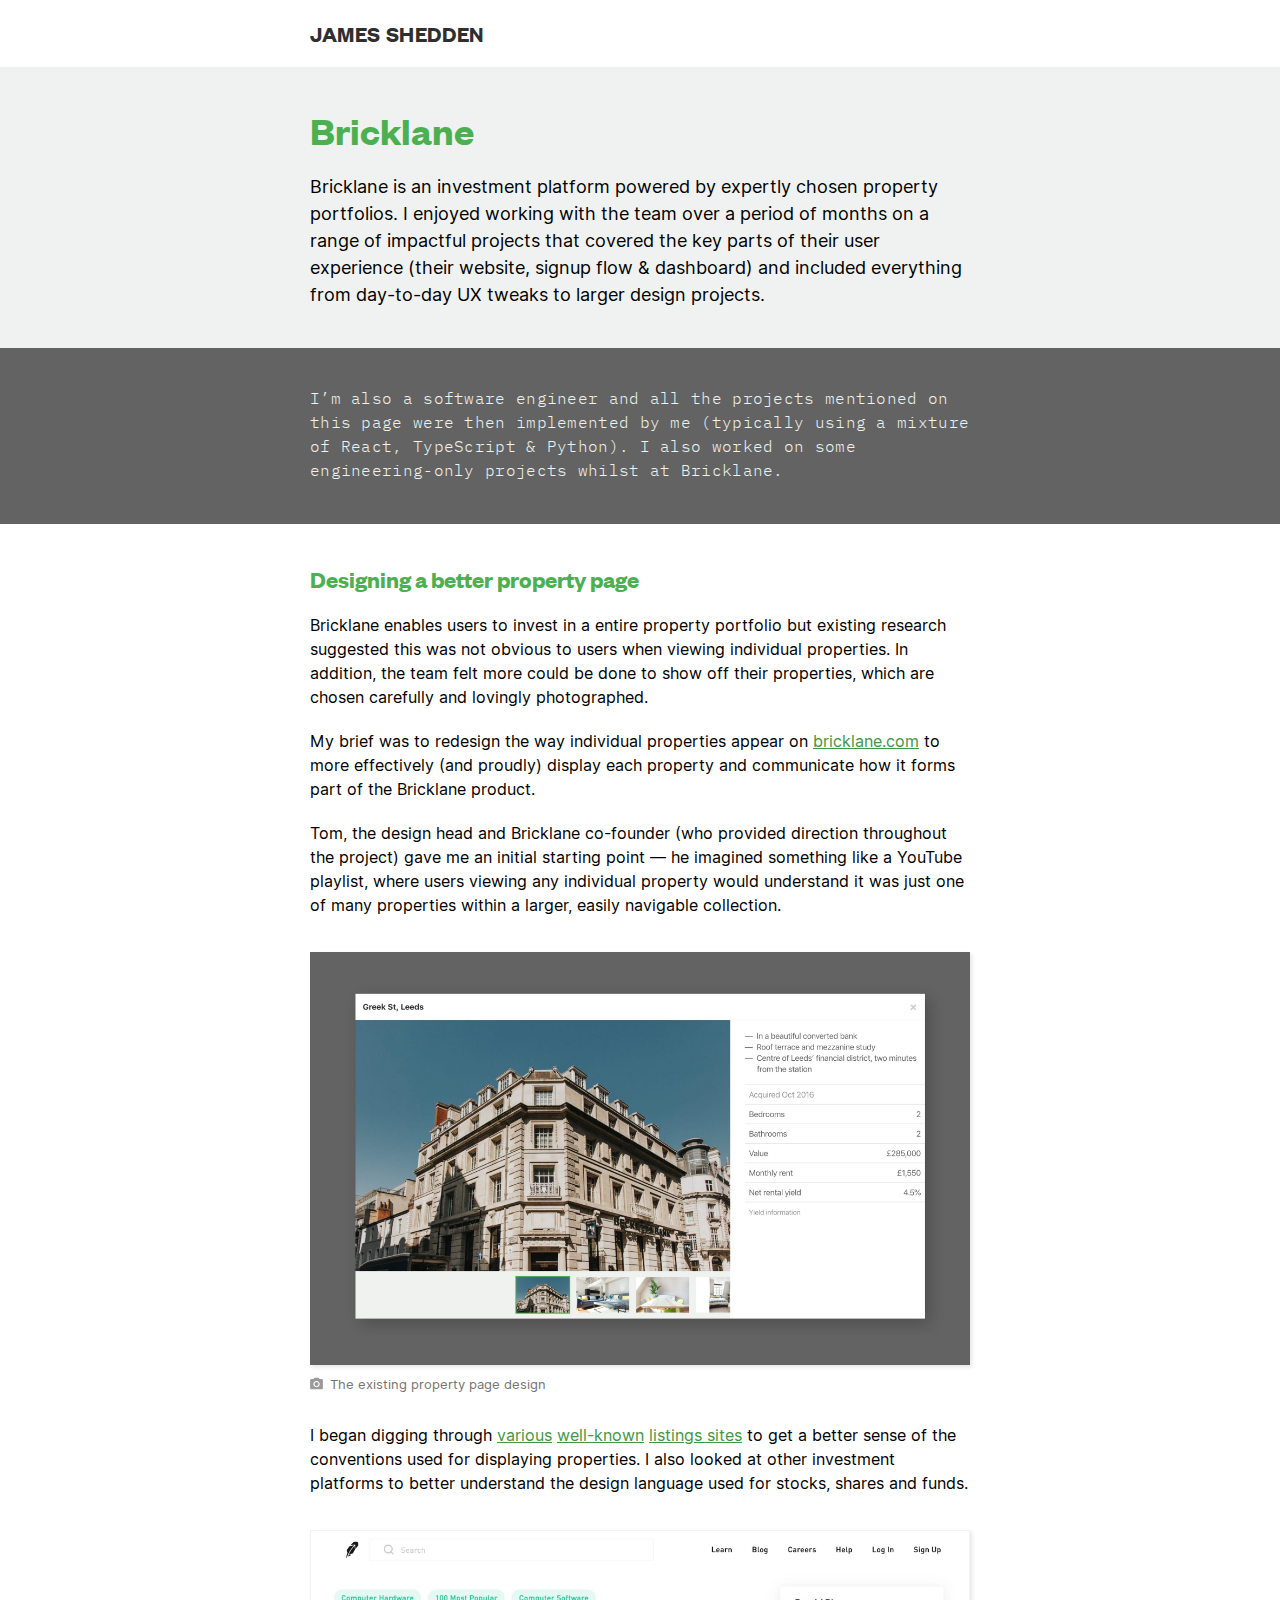
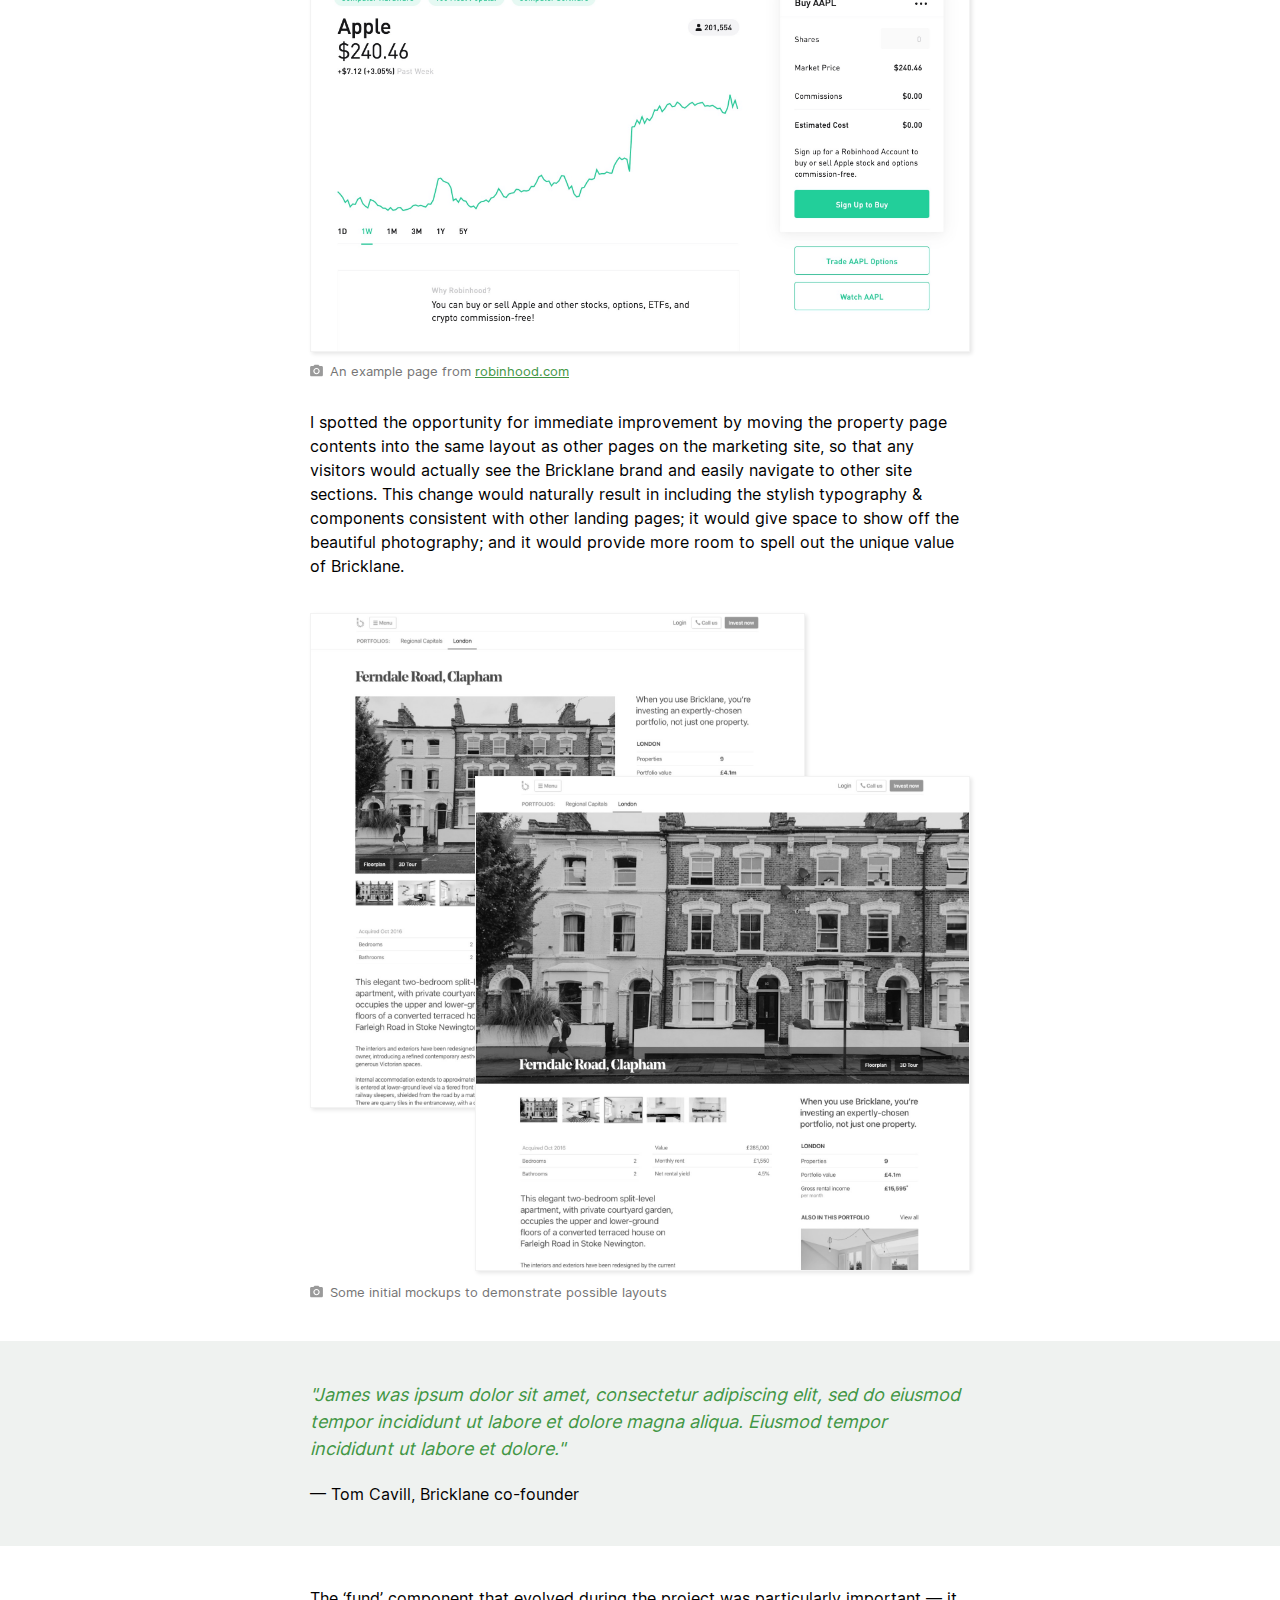
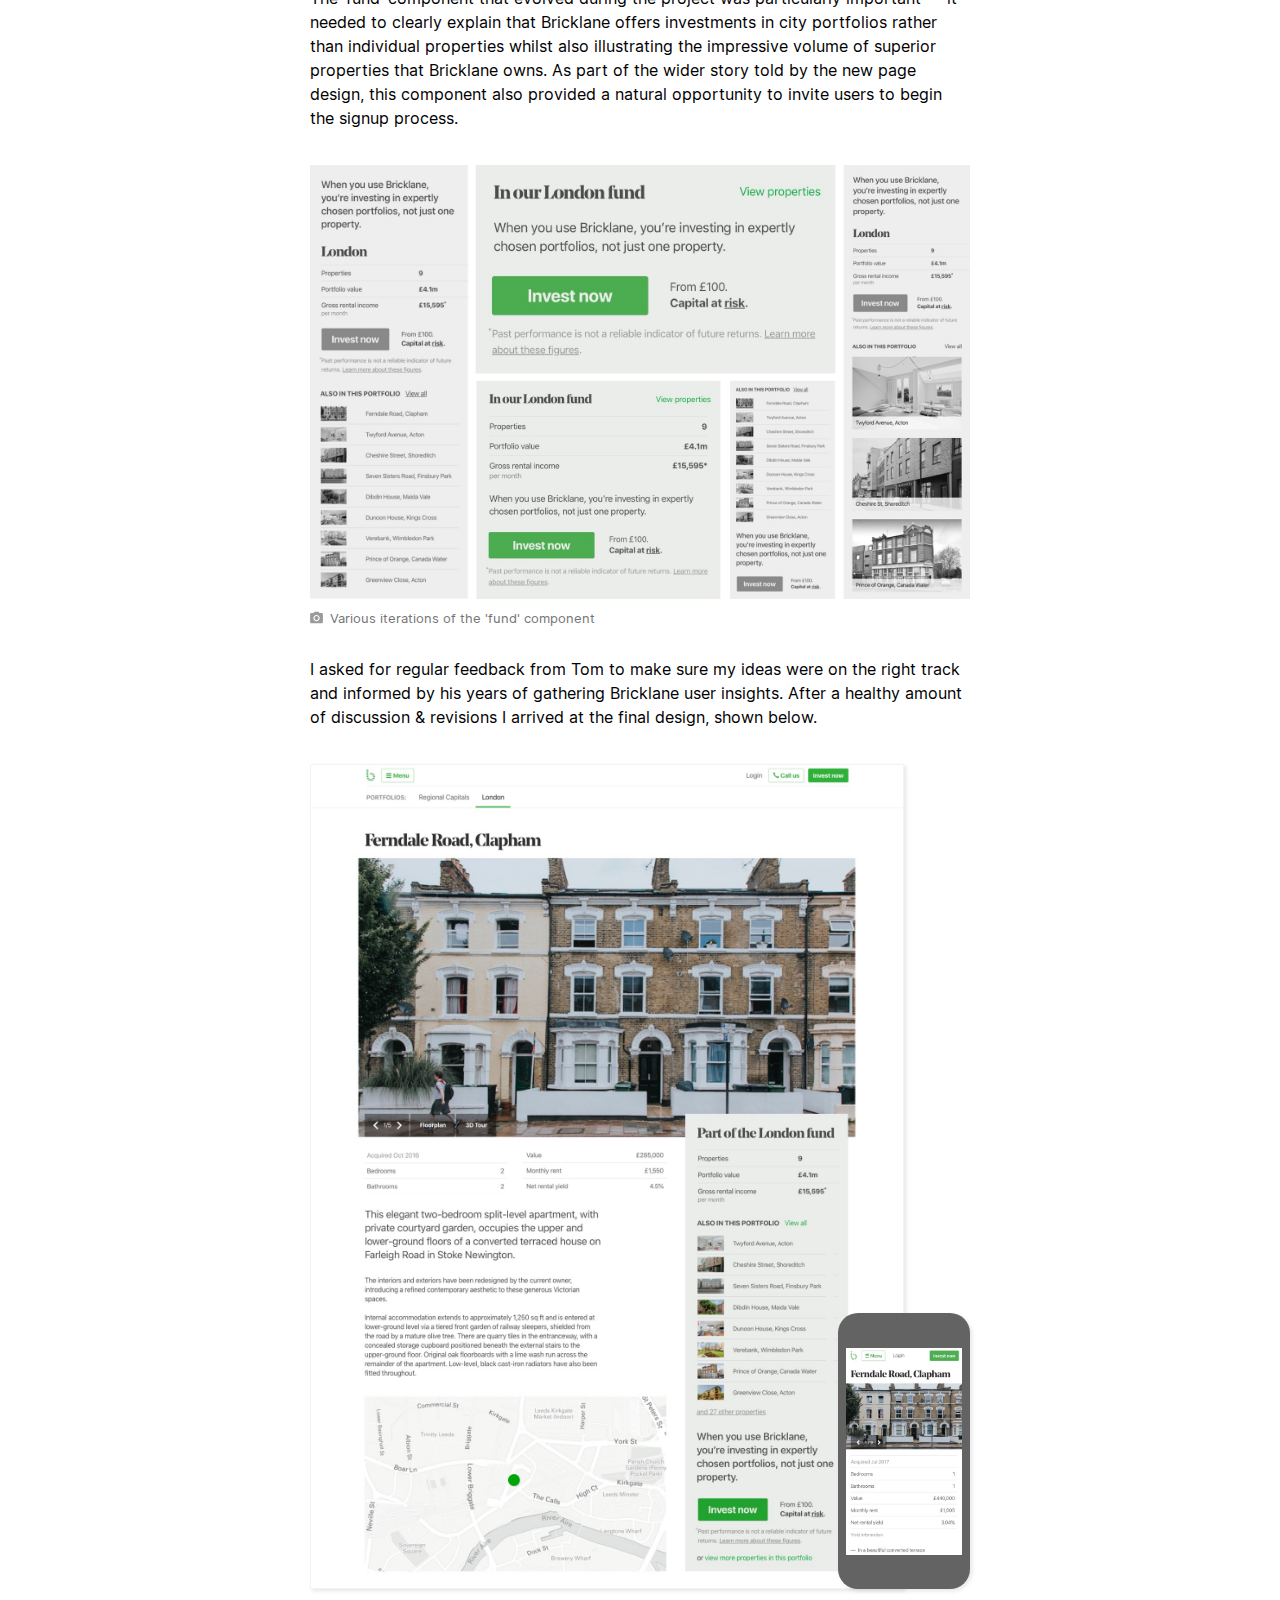
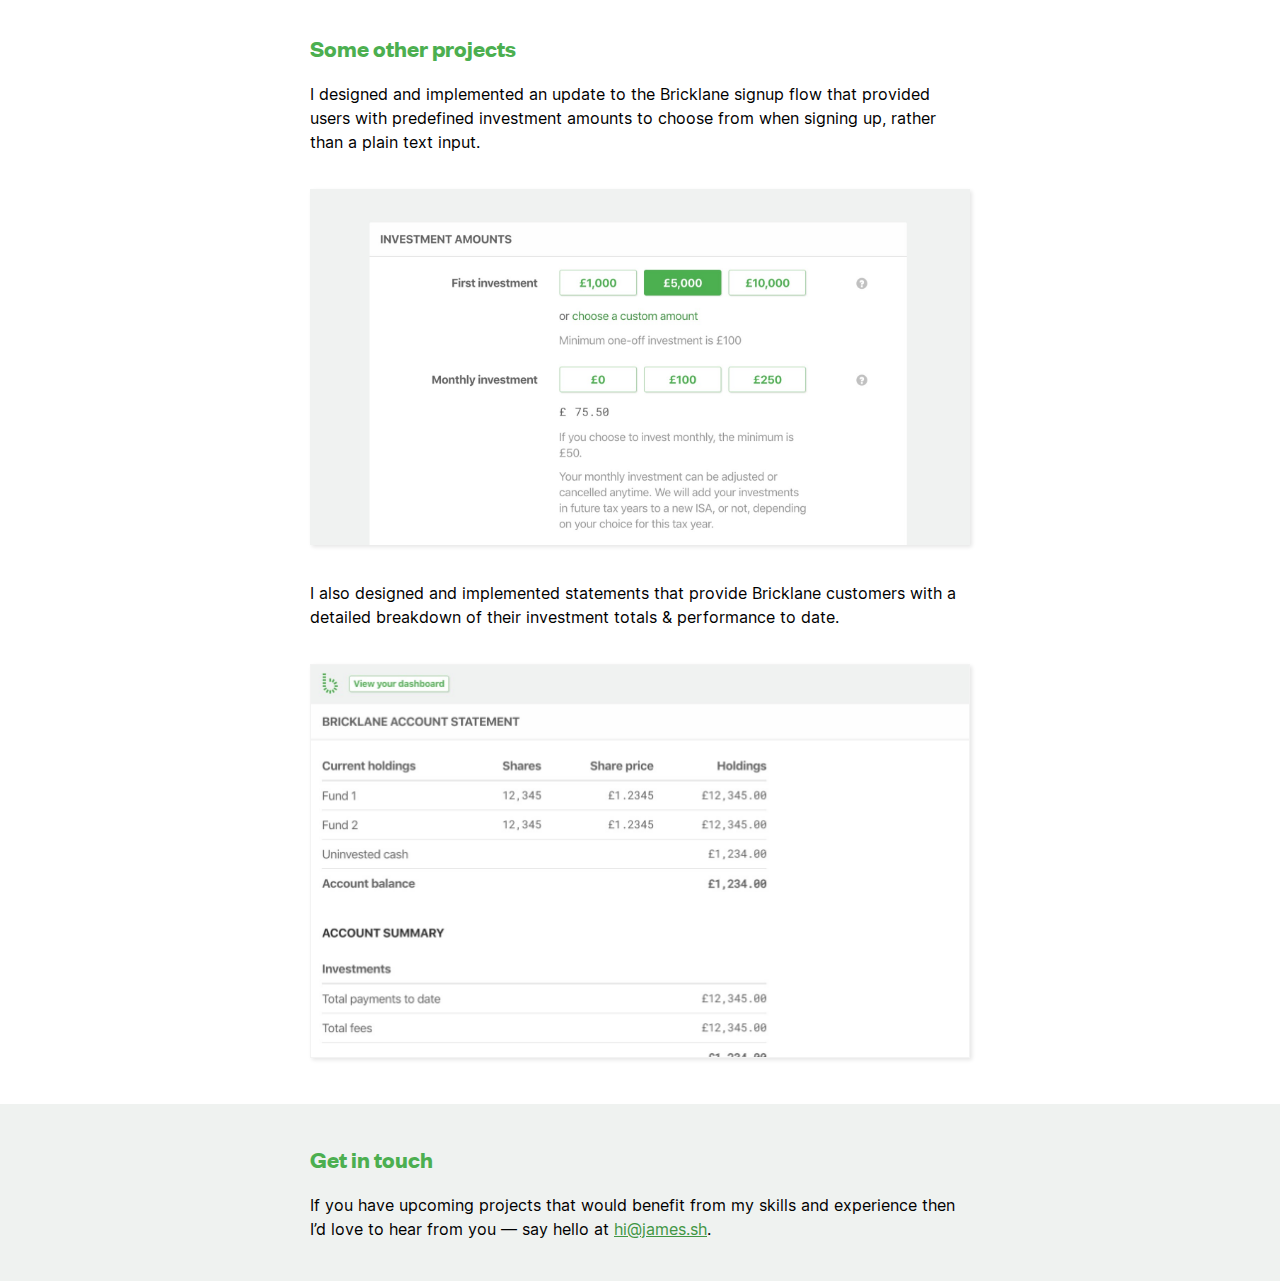
==== bricklane/index.html @ deecd69e "Update Bricklane case study" ====
<!doctype html>
<html>

<head>
    <title>James Shedden — Bricklane</title>

    <meta http-equiv="Content-type" content="text/html; charset=utf-8">

    <link rel="icon" type="image/png" href="../images/favicon.png">

    <meta name="viewport" content="width=device-width, initial-scale=1">
    <meta name="google-site-verification" content="aOKvNsHywYZImvYGd3UQ6Wu0M8X3u60QQm4HqYZpZDc" />

    <!-- Google -->
    <meta name="description"
        content="Read about the design & engineering work I did for the investment platform Bricklane.">
    <meta name="keywords"
        content="James, Shedden, Bricklane, web design, web development, dev, design, web, website, designer, developer, music, musician, illustration, illustrator, animation, animator, songwriting, guitar, bass, vocals, production, BL00 John, Donald Patrick, Chooseday" />

    <!-- Facebook -->
    <meta property="og:title" content="James Shedden — Bricklane" />
    <meta property="og:url" content="https://www.james.sh" />
    <meta property="og:description"
        content="Read about the design & engineering work I did for the investment platform Bricklane." />
    <meta property="og:image" content="https://james.sh/bricklane/images/og-full.jpg" />
    <meta property="og:image" content="https://james.sh/bricklane/images/og-square.jpg" />

    <!-- Twitter -->
    <meta name="twitter:card" content="summary_large_image" />
    <meta name="twitter:site" content="@jamesshedden" />
    <meta name="twitter:title" content="James Shedden — Bricklane" />
    <meta name="twitter:description"
        content="Read about the design & engineering work I did for the investment platform Bricklane." />
    <meta name="twitter:image:src" content="https://james.sh/bricklane/images/og-full.jpg" />

    <link rel="stylesheet" href="style.css" />
</head>

<body>
    <div class="main">
        <div class="text-heading name">
            <div class="container padding-vertical-small">
                <a href="https://james.sh" class="name-link">James Shedden</a>
            </div>
        </div>

        <div class="background-gray-light">
            <div class="container">
                <h1 class="text-heading">Bricklane</h1>

                <p class="remove-margin-bottom lead">
                    Bricklane is an investment platform powered by expertly chosen property portfolios. I enjoyed working with the team
                    over
                    a period of months on a range of impactful projects that covered the key parts of their user experience (their
                    website,
                    signup flow & dashboard) and included everything from day-to-day UX tweaks to larger design projects.
                </p>
            </div>
        </div>

        <div class="background-gray">
            <div class="container">
                <p class="code color-gray-light remove-margin-bottom">
                    I’m also a software engineer and all the projects mentioned
                    on this page were then implemented by me (typically using a mixture of React, TypeScript & Python). I also worked
                    on some engineering-only projects whilst at Bricklane.
                </p>
            </div>
        </div>

        <div>
            <div class="container">
                <h2 class="text-heading">Designing a better property page</h2>

                <p>
                    Bricklane enables users to invest in a entire property portfolio but existing research suggested this was not
                    obvious to
                    users when viewing individual properties. In addition, the team felt more could be done to show off their
                    properties,
                    which are chosen carefully and lovingly photographed.
                </p>

                <p>
                    My brief was to redesign the way individual properties appear on <a href="https://bricklane.com">bricklane.com</a> to more effectively (and proudly)
                    display each property and communicate how it forms part of the Bricklane product.
                </p>

                <p>
                    Tom, the design head and Bricklane co-founder (who provided direction throughout the project) gave me an initial starting point — he imagined something like a YouTube playlist, where users
                    viewing any individual property would understand it was just one of many properties within a larger, easily navigable collection.
                </p>

                <div class="margin-bottom-large">
                    <img class="img shadow" src="images/1.jpg">
                    <small class="text-base image-caption-container">
                        <img class="camera-icon" src="images/camera-icon.svg"/>
                        <span class="image-caption">The existing property page design</span>
                    </small>
                </div>

                <p>
                    I began digging through <a href="https://rightmove.co.uk">various</a> <a href="https://zoopla.co.uk">well-known</a> <a href="https://www.themodernhouse.com/">listings sites</a> to get a better sense of the conventions used for displaying
                    properties. I also looked at other investment platforms to better understand the design language used for stocks, shares and funds.
                </p>

                <div class="margin-bottom-large">
                    <img class="img shadow bordered" src="images/2.jpg">
                    <small class="text-base image-caption-container">
                        <img class="camera-icon" src="images/camera-icon.svg" />
                        <span class="image-caption">An example page from <a href="https://robinhood.com/">robinhood.com</a></span>
                    </small>
                </div>

                <p>
                    I spotted the opportunity for immediate improvement by moving the property page contents into the
                    same layout as other pages on the marketing site, so that any visitors would actually see the Bricklane
                    brand and easily navigate to other site sections. This change would naturally result in including the stylish typography
                    & components consistent with other landing pages; it would give space to show off the beautiful photography; and it
                    would provide more room to spell out the unique value of Bricklane.
                </p>

                <div>
                    <div class="position-relative">
                        <img class="img shadow bordered mockup mockup--bottom" src="images/3-1.jpg">
                        <img class="img shadow bordered mockup mockup--top" src="images/3-2.jpg">
                    </div>

                    <small class="text-base image-caption-container">
                        <img class="camera-icon" src="images/camera-icon.svg" />
                        <span class="image-caption">Some initial mockups to demonstrate possible layouts</span>
                    </small>
                </div>
            </div>
        </div>

        <div class="background-gray-light">
            <div class="container">
                <p class="quote">
                    "James was ipsum dolor sit amet, consectetur adipiscing elit, sed do eiusmod tempor incididunt ut labore et
                    dolore magna
                    aliqua. Eiusmod tempor incididunt ut labore et dolore."
                </p>

                <p class="remove-margin-bottom">
                    — Tom Cavill, Bricklane co-founder
                </p>
            </div>
        </div>

        <div>
            <div class="container">
                <p>
                    The ‘fund’ component that evolved during the project was particularly important — it needed to clearly
                    explain that Bricklane offers investments in city portfolios rather than individual properties whilst also
                    illustrating the impressive volume of superior properties that Bricklane owns. As part of the wider story
                    told by the new page design, this component also provided a natural opportunity to invite users to begin
                    the signup process.
                </p>

                <div class="margin-bottom-large">
                    <img class="img" src="images/4.jpg">
                    <small class="text-base image-caption-container">
                        <img class="camera-icon" src="images/camera-icon.svg" />
                        <span class="image-caption">Various iterations of the 'fund' component</span>
                    </small>
                </div>

                <p>
                    I asked for regular feedback from Tom to make sure my ideas were on the right track
                    and informed by his years of gathering Bricklane user insights. After a healthy amount
                    of discussion & revisions I arrived at the final design, shown below.
                </p>

                <div class="margin-bottom-large position-relative">
                    <img class="img bordered shadow final-image--bottom" src="images/5-1.jpg">
                    <div class="phone shadow background-gray">
                        <img class="img phone-image" src="images/5-2.jpg">
                    </div>
                </div>

                <h2 class="text-heading section-heading">Some other projects</h2>

                <p>
                    I designed and implemented an update to the Bricklane signup flow that provided users with
                    predefined investment amounts to choose from when signing up, rather than a plain text input.
                </p>

                <p class="margin-bottom-large">
                    <img class="img shadow" src="images/6.jpg">
                </p>

                <p>
                    I also designed and implemented statements that provide Bricklane customers with
                    a detailed breakdown of their investment totals & performance to date.
                </p>

                <p class="remove-margin-bottom">
                    <img class="img shadow bordered" src="images/7.jpg">
                </p>
            </div>
        </div>

        <div class="background-gray-light">
            <div class="container">
                <h2 class="text-heading">Get in touch</h2>

                <p class="remove-margin-bottom">
                    If you have upcoming projects that would benefit from my
                    skills and experience then I’d love to hear from you — say
                    hello at <a href="mailto:hi@james.sh">hi@james.sh</a>.
                </p>
            </div>
        </div>
    </div>
</body>

</html>
---- bricklane/style.css ----
html,
body {
  height: 100%;
}

html {
  box-sizing: border-box;
}

*,
*:before,
*:after {
  box-sizing: inherit;
}

body {
  margin: 0;
  background: white;
}

h1,
h2,
h3,
h4,
h5,
h6,
p {
  margin: 0;
}

@font-face {
  font-family: Founders Grotesk;
  src: url("../fonts/FoundersGroteskWeb-Semibold.woff2") format("woff2");
}

@font-face {
  font-family: Inter;
  src: url("../fonts/Inter-Regular.woff2") format("woff2");
}

@font-face {
  font-family: IBM Plex Mono;
  src: url("../fonts/IBMPlexMono-Light.woff2") format("woff2");
}

.text-heading {
  font-family: Founders Grotesk, -apple-system, BlinkMacSystemFont, Helvetica, Arial, sans-serif;
  font-weight: normal;
  color: #4CAF50;
}

p {
  font-family: Inter, -apple-system, BlinkMacSystemFont, Helvetica, Arial, sans-serif;
  line-height: 1.5;
  font-size: 14px;
  margin-bottom: 20px;
}

.text-base {
  font-family: Inter, -apple-system, BlinkMacSystemFont, Helvetica, Arial, sans-serif;
}

a:link, a:visited, a:hover, a:active {
    color: #419644;
    text-decoration: underline;
}

a:hover {
    text-decoration: none
}

.remove-margin-bottom {
    margin-bottom: 0;
}

h1, .h1 {
  font-size: 30px;
  margin-bottom: 20px;
}

h2 {
  font-size: 20px;
  margin-bottom: 20px;
}

.code {
    font-family: IBM Plex Mono, 'Courier New', Courier, monospace;
    font-size: 13px;
    letter-spacing: 0.3px;
}

.name {
    font-size: 18px;
    letter-spacing: 0.6px;
    text-transform: uppercase;
}

.name-link:link, .name-link:visited, .name-link:hover, .name-link:active {
    color: #2F2F2F;
    text-decoration: none;
}

.background-gray-light {
    background: #EFF2F0;
}

.background-gray {
    background: #626362;
}

.color-gray-light {
    color: #EFF2F0;
}

.container {
    padding: 20px;
}

.img {
    width: 100%;
    height: auto;
    margin-top: 10px;
}

.bordered {
    border: 1px solid #F3F3F3;
}

.lead, .quote {
    font-size: 16px;
}

.quote {
    font-style: italic;
    color: #419644;
}

.section-heading {
    margin-top: 35px;
}

.shadow {
    box-shadow: 2px 2px 4px rgba(0,0,0,0.1)
}

.camera-icon {
    width: 13px;
    height: 13px;
}

.image-caption {
    color: #747474;
    position: relative;
    top: -2px;
    margin-left: 3px;
}

.image-caption-container {
    display: block;
    margin-top: 8px;
}

.margin-bottom-large {
    margin-bottom: 20px;
}

.mockup {
    width: 75%;
}

.mockup--bottom {
    margin-bottom: 25%;
}

.mockup--top {
    position: absolute;
    left: 25%;
    top: 24%;
}

.phone {
    display: none;
}

.position-relative {
    position: relative;
}

small {
    font-size: 11.5px
}

@media (min-width: 740px) {
    .container {
        width: 700px;
        margin: 0 auto;
        padding: 40px 20px;
    }

    p {
        font-size: 16px;
    }

    h1, .h1 {
        font-size: 40px;
    }

    h2 {
        font-size: 24px;
    }

    .name {
        font-size: 22px;
    }

    .code {
        font-size: 16px;
    }

    .lead, .quote {
        font-size: 18px;
    }

    .section-heading {
        margin-top: 40px;
    }

    .image-caption {
        top: -1px;
    }

    .margin-bottom-large {
        margin-bottom: 30px;
    }

    .img {
        margin-top: 15px;
    }

    small {
        font-size: 13px;
    }

    .final-image--bottom {
        width: 90%;
    }

    .phone {
        display: block;
        position: absolute;
        width: 20%;
        height: auto;
        bottom: 4px;
        right: 0;
        padding: 25px 8px;
        border-radius: 20px;
    }

    .phone-image {
        position: relative;
        top: -5px;
    }
}

.padding-vertical-small {
    padding-top: 20px;
    padding-bottom: 20px;
}
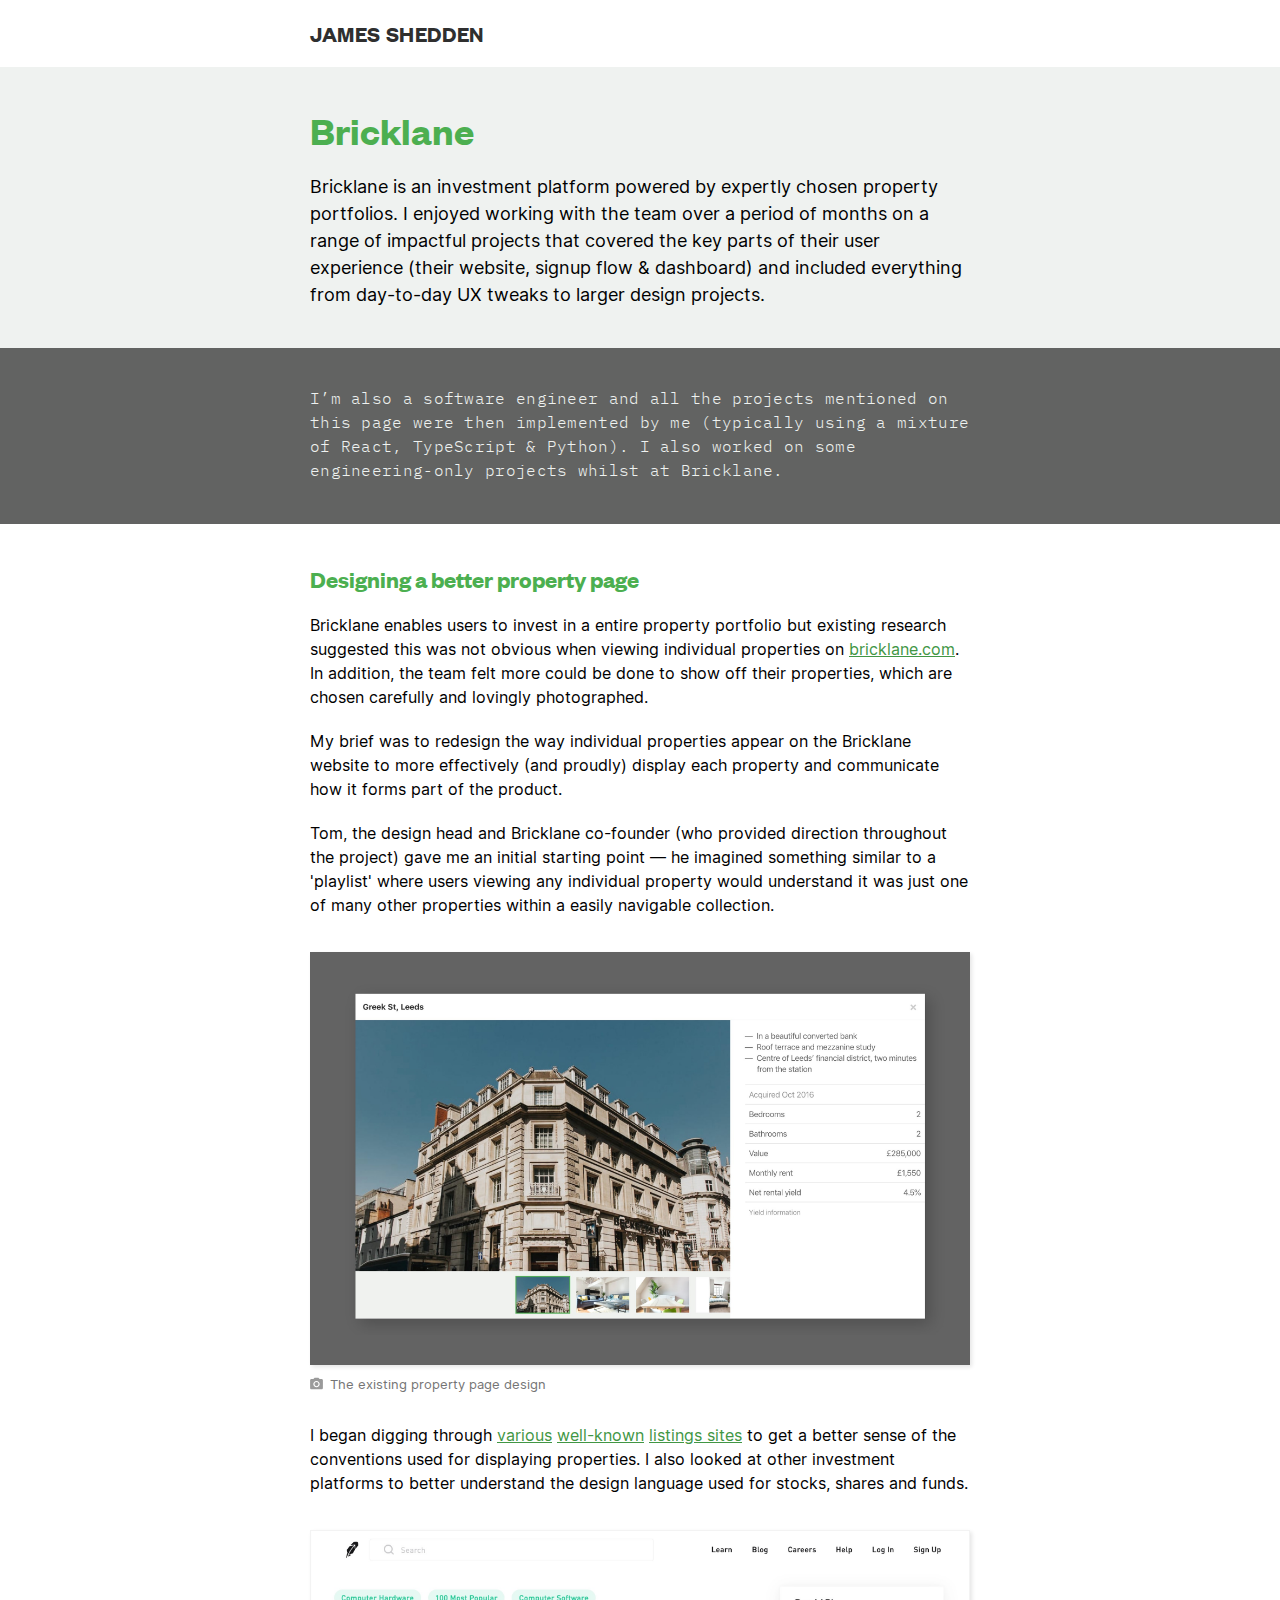
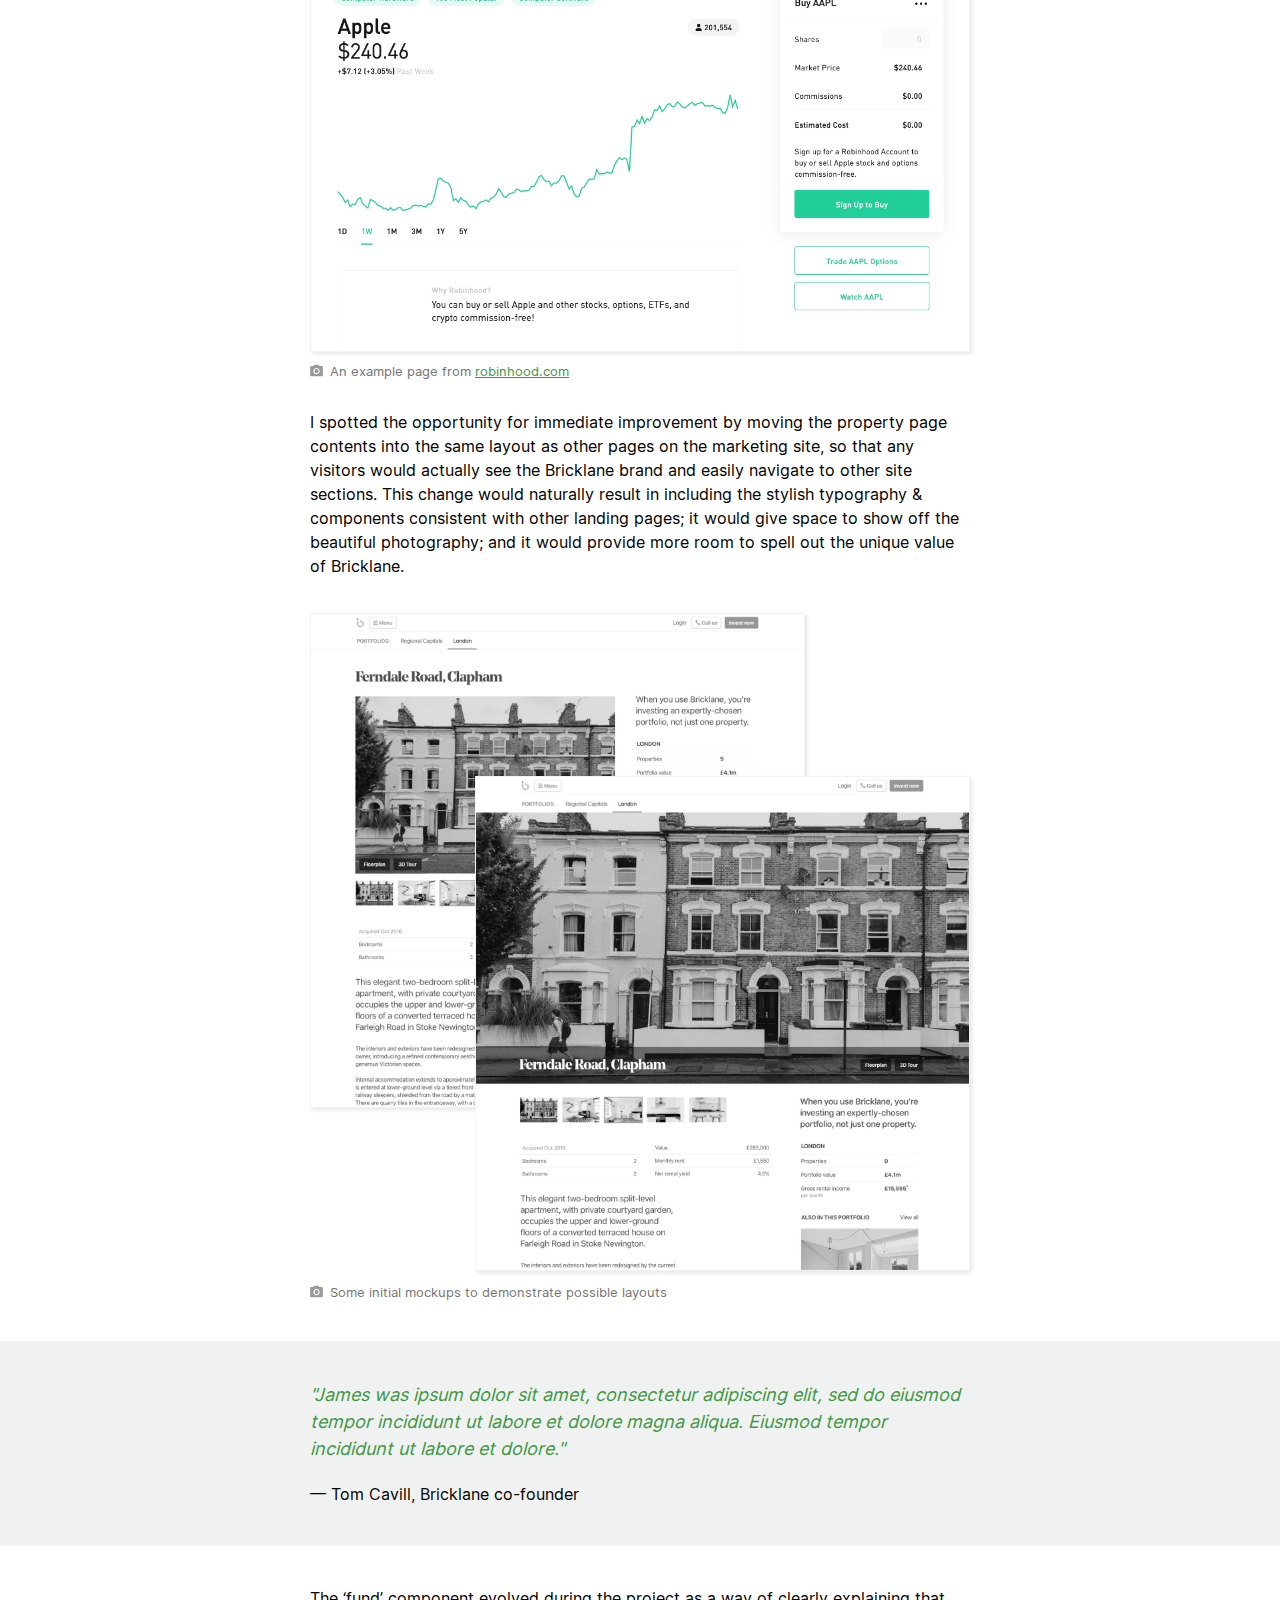
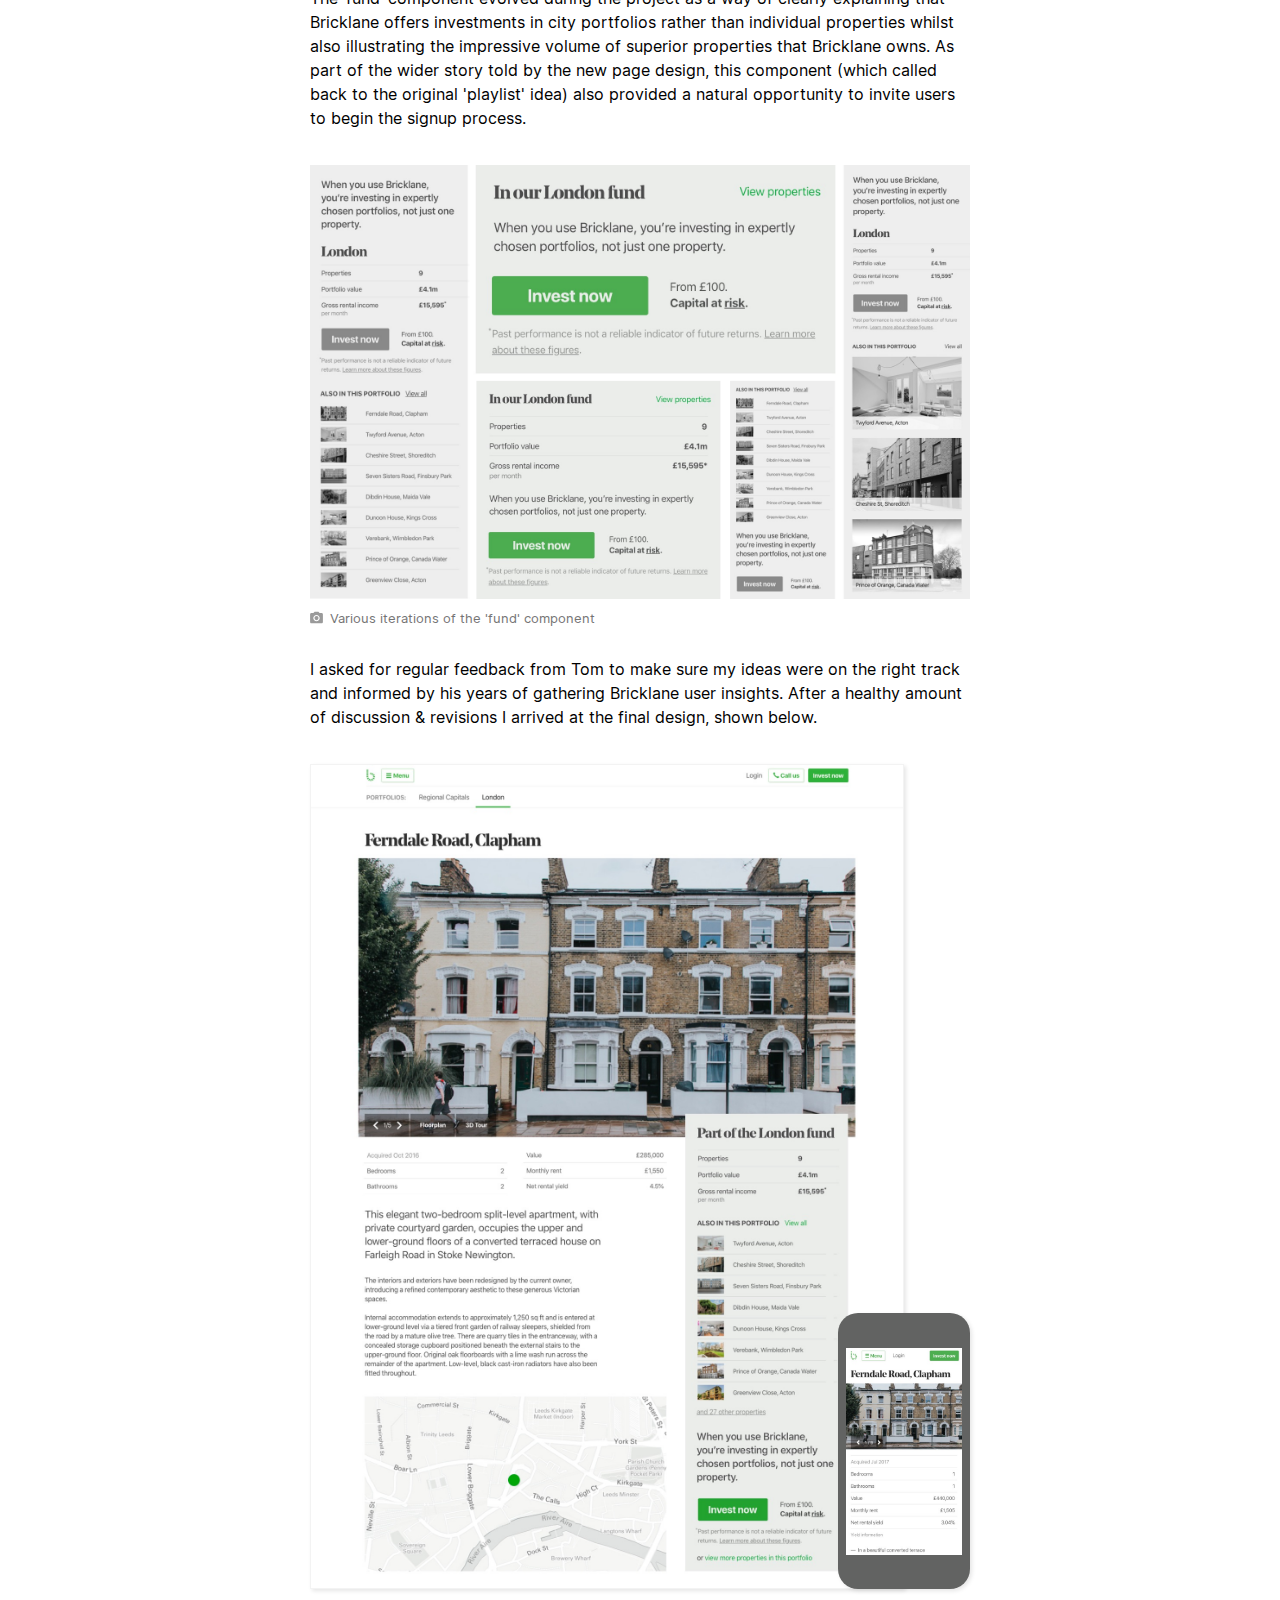
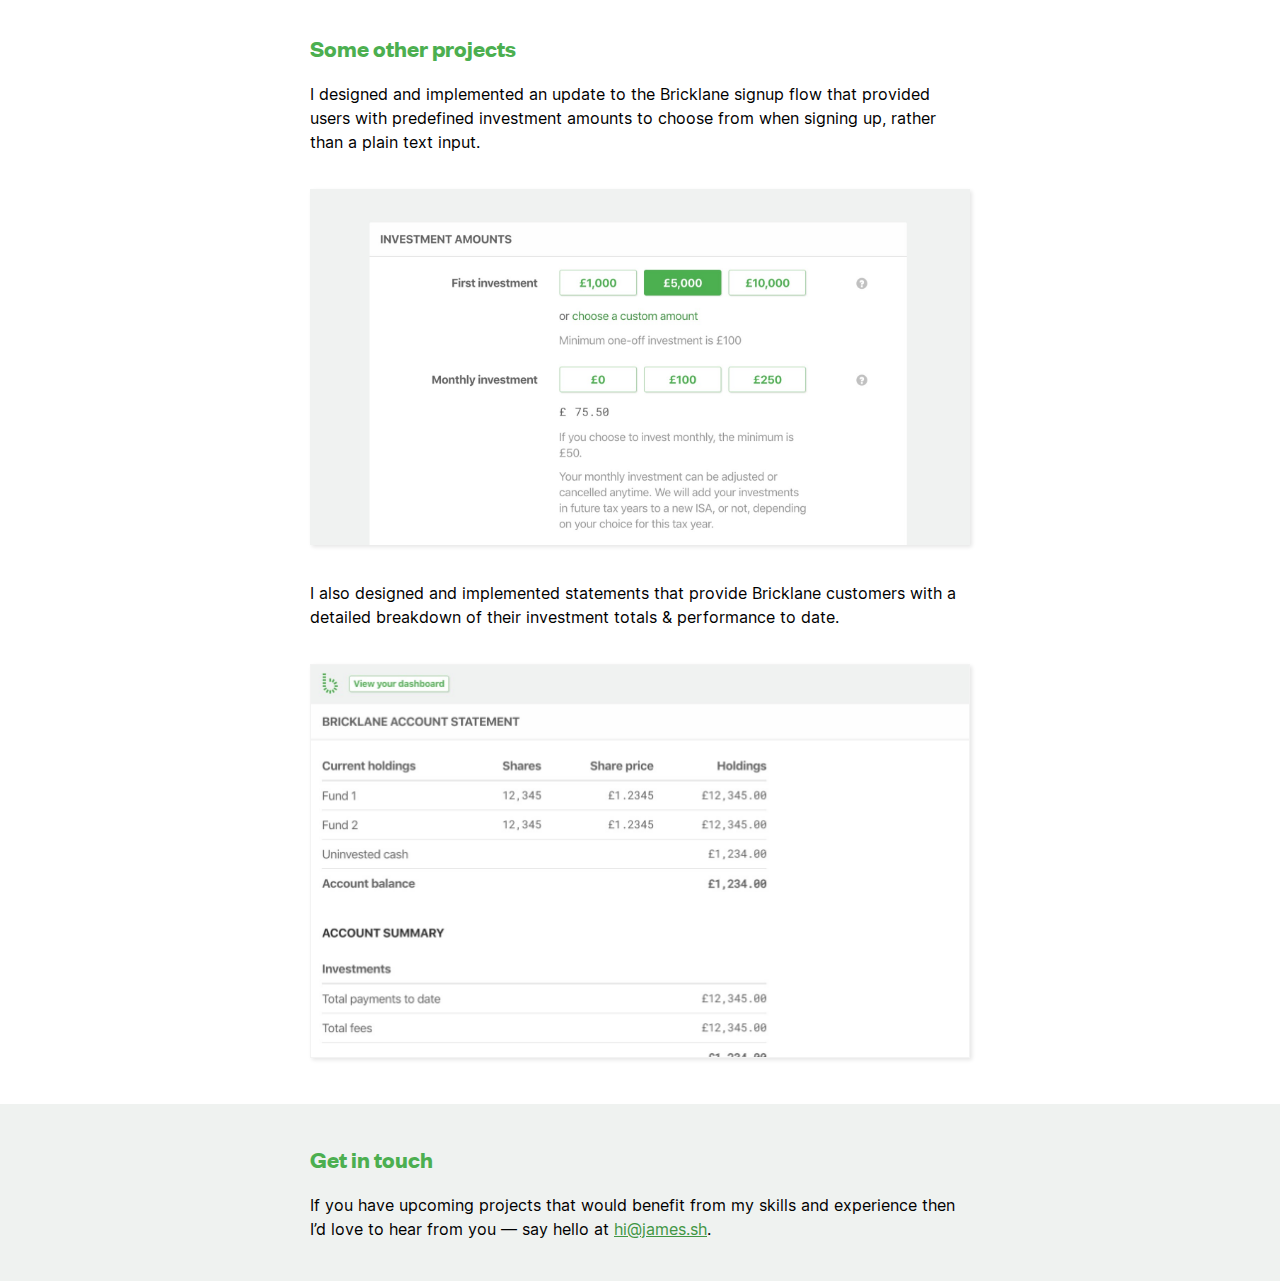
==== commit e99e2bef: "Update Bricklane copy" ====
--- a/bricklane/index.html
+++ b/bricklane/index.html
@@ -19,7 +19,7 @@
 
     <!-- Facebook -->
     <meta property="og:title" content="James Shedden — Bricklane" />
-    <meta property="og:url" content="https://www.james.sh" />
+    <meta property="og:url" content="https://www.james.sh/bricklane" />
     <meta property="og:description"
         content="Read about the design & engineering work I did for the investment platform Bricklane." />
     <meta property="og:image" content="https://james.sh/bricklane/images/og-full.jpg" />
@@ -74,20 +74,18 @@
 
                 <p>
                     Bricklane enables users to invest in a entire property portfolio but existing research suggested this was not
-                    obvious to
-                    users when viewing individual properties. In addition, the team felt more could be done to show off their
-                    properties,
-                    which are chosen carefully and lovingly photographed.
-                </p>
-
-                <p>
-                    My brief was to redesign the way individual properties appear on <a href="https://bricklane.com">bricklane.com</a> to more effectively (and proudly)
-                    display each property and communicate how it forms part of the Bricklane product.
-                </p>
-
-                <p>
-                    Tom, the design head and Bricklane co-founder (who provided direction throughout the project) gave me an initial starting point — he imagined something like a YouTube playlist, where users
-                    viewing any individual property would understand it was just one of many properties within a larger, easily navigable collection.
+                    obvious when viewing individual properties on <a href="https://bricklane.com">bricklane.com</a>. In addition, the team felt more could be done to show off their
+                    properties, which are chosen carefully and lovingly photographed.
+                </p>
+
+                <p>
+                    My brief was to redesign the way individual properties appear on the Bricklane website to more effectively (and proudly)
+                    display each property and communicate how it forms part of the product.
+                </p>
+
+                <p>
+                    Tom, the design head and Bricklane co-founder (who provided direction throughout the project) gave me an initial starting point — he imagined something similar to a 'playlist' where users
+                    viewing any individual property would understand it was just one of many other properties within a easily navigable collection.
                 </p>
 
                 <div class="margin-bottom-large">
@@ -150,10 +148,10 @@
         <div>
             <div class="container">
                 <p>
-                    The ‘fund’ component that evolved during the project was particularly important — it needed to clearly
-                    explain that Bricklane offers investments in city portfolios rather than individual properties whilst also
-                    illustrating the impressive volume of superior properties that Bricklane owns. As part of the wider story
-                    told by the new page design, this component also provided a natural opportunity to invite users to begin
+                    The ‘fund’ component evolved during the project as a way of clearly explaining that Bricklane offers investments
+                    in city portfolios rather than individual properties whilst also illustrating the impressive volume of superior
+                    properties that Bricklane owns. As part of the wider story told by the new page design, this component (which
+                    called back to the original 'playlist' idea) also provided a natural opportunity to invite users to begin
                     the signup process.
                 </p>
 
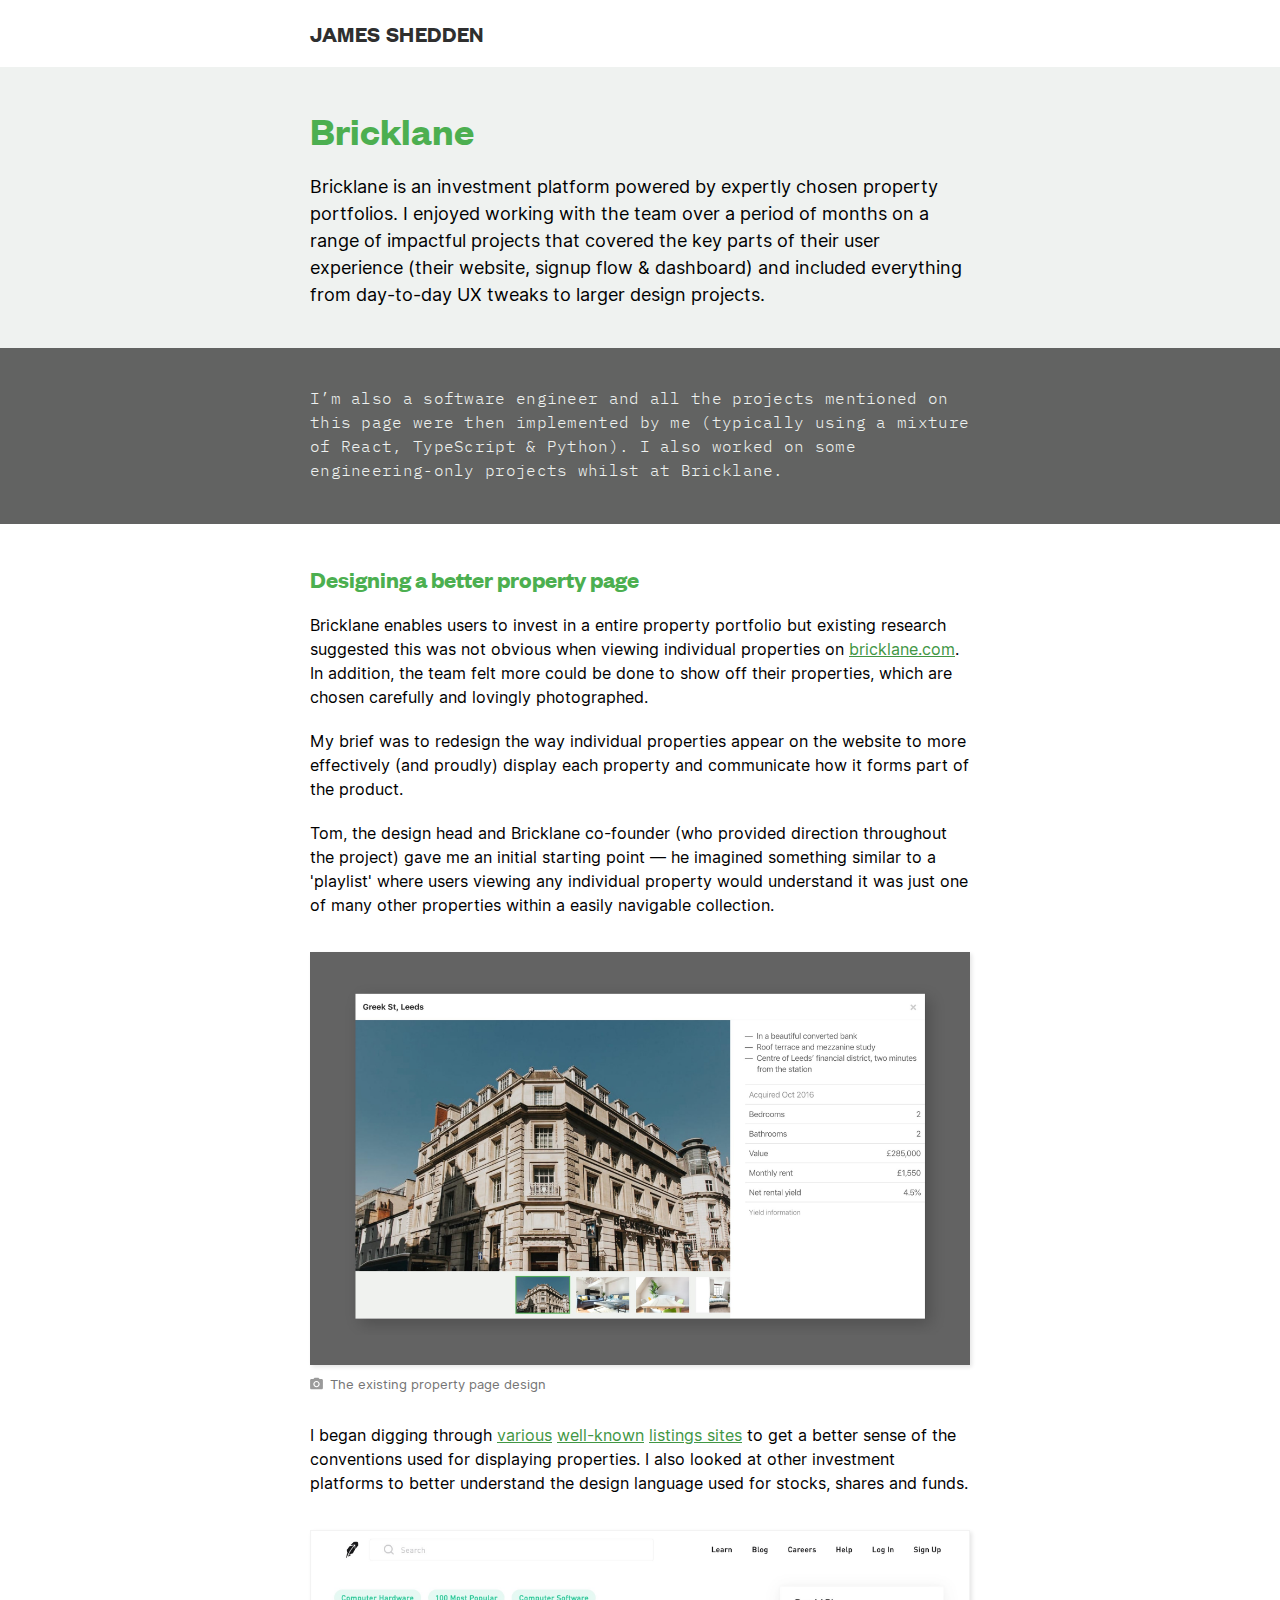
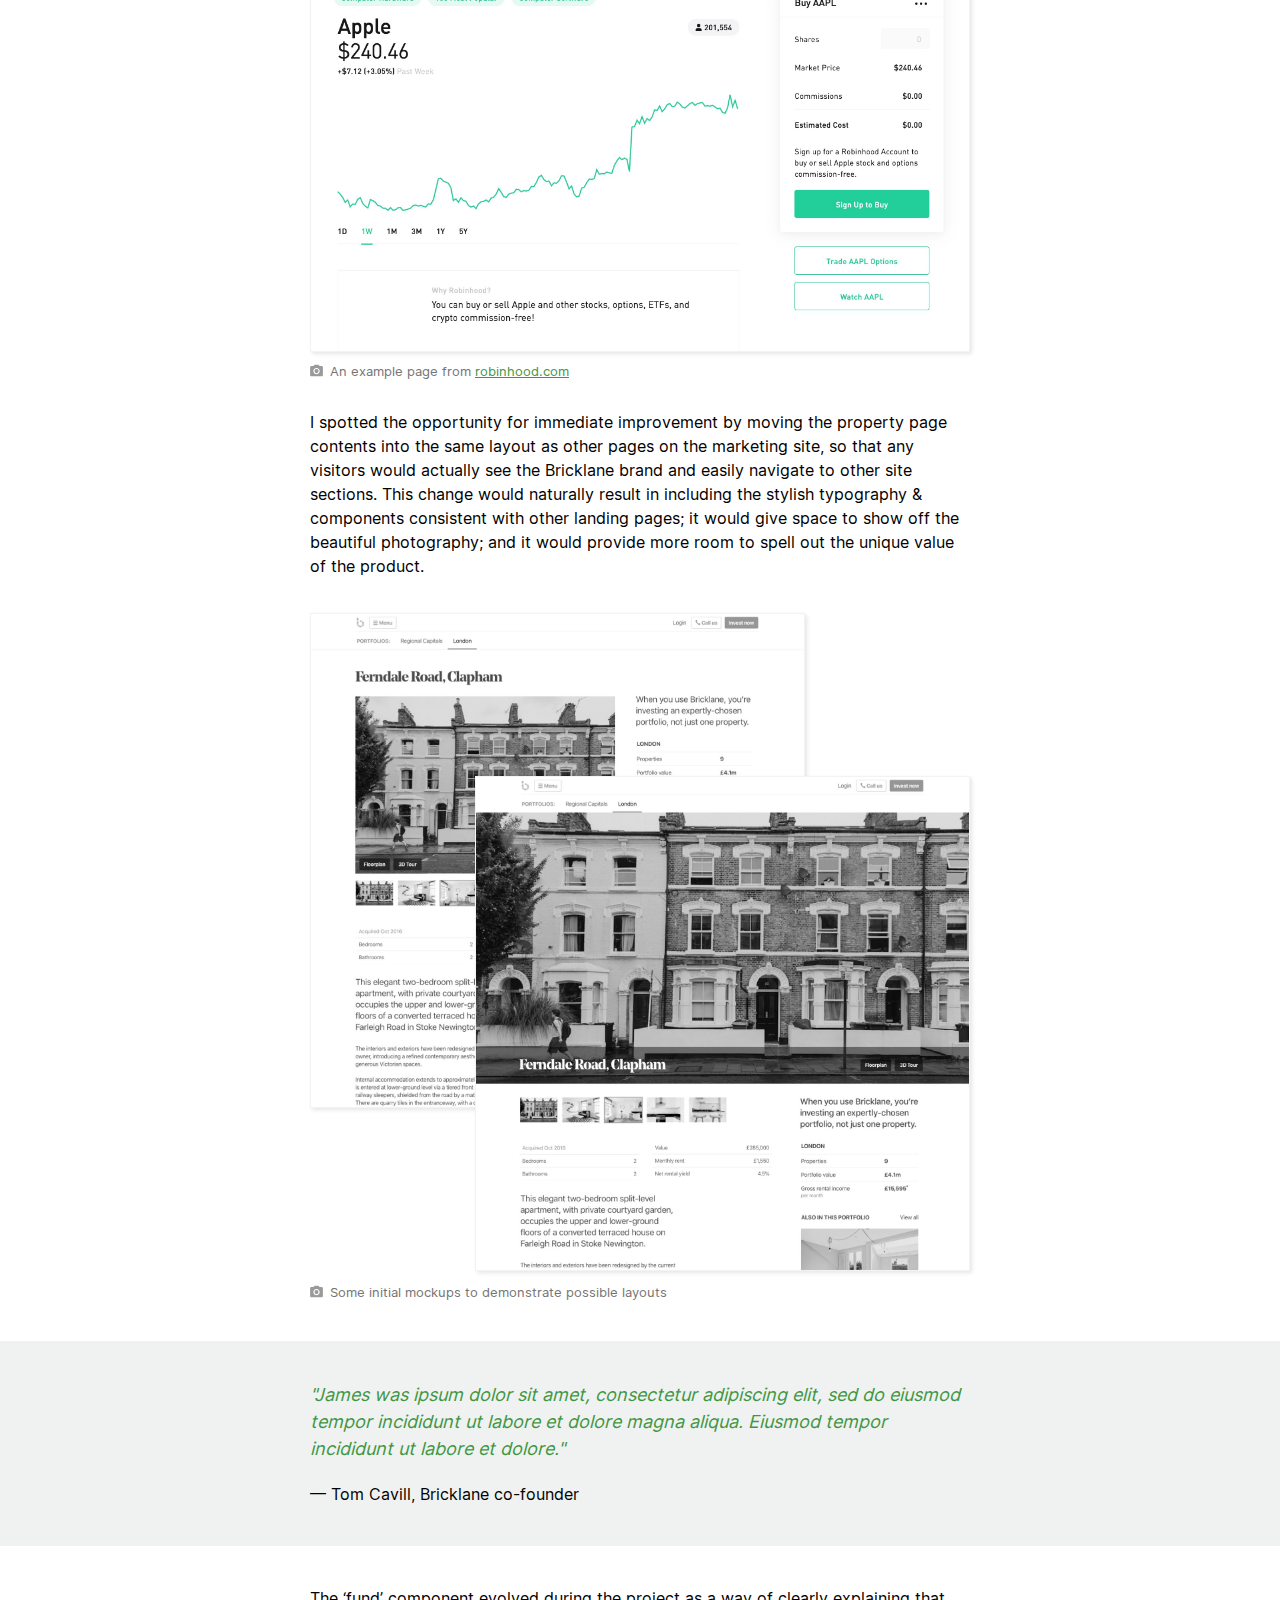
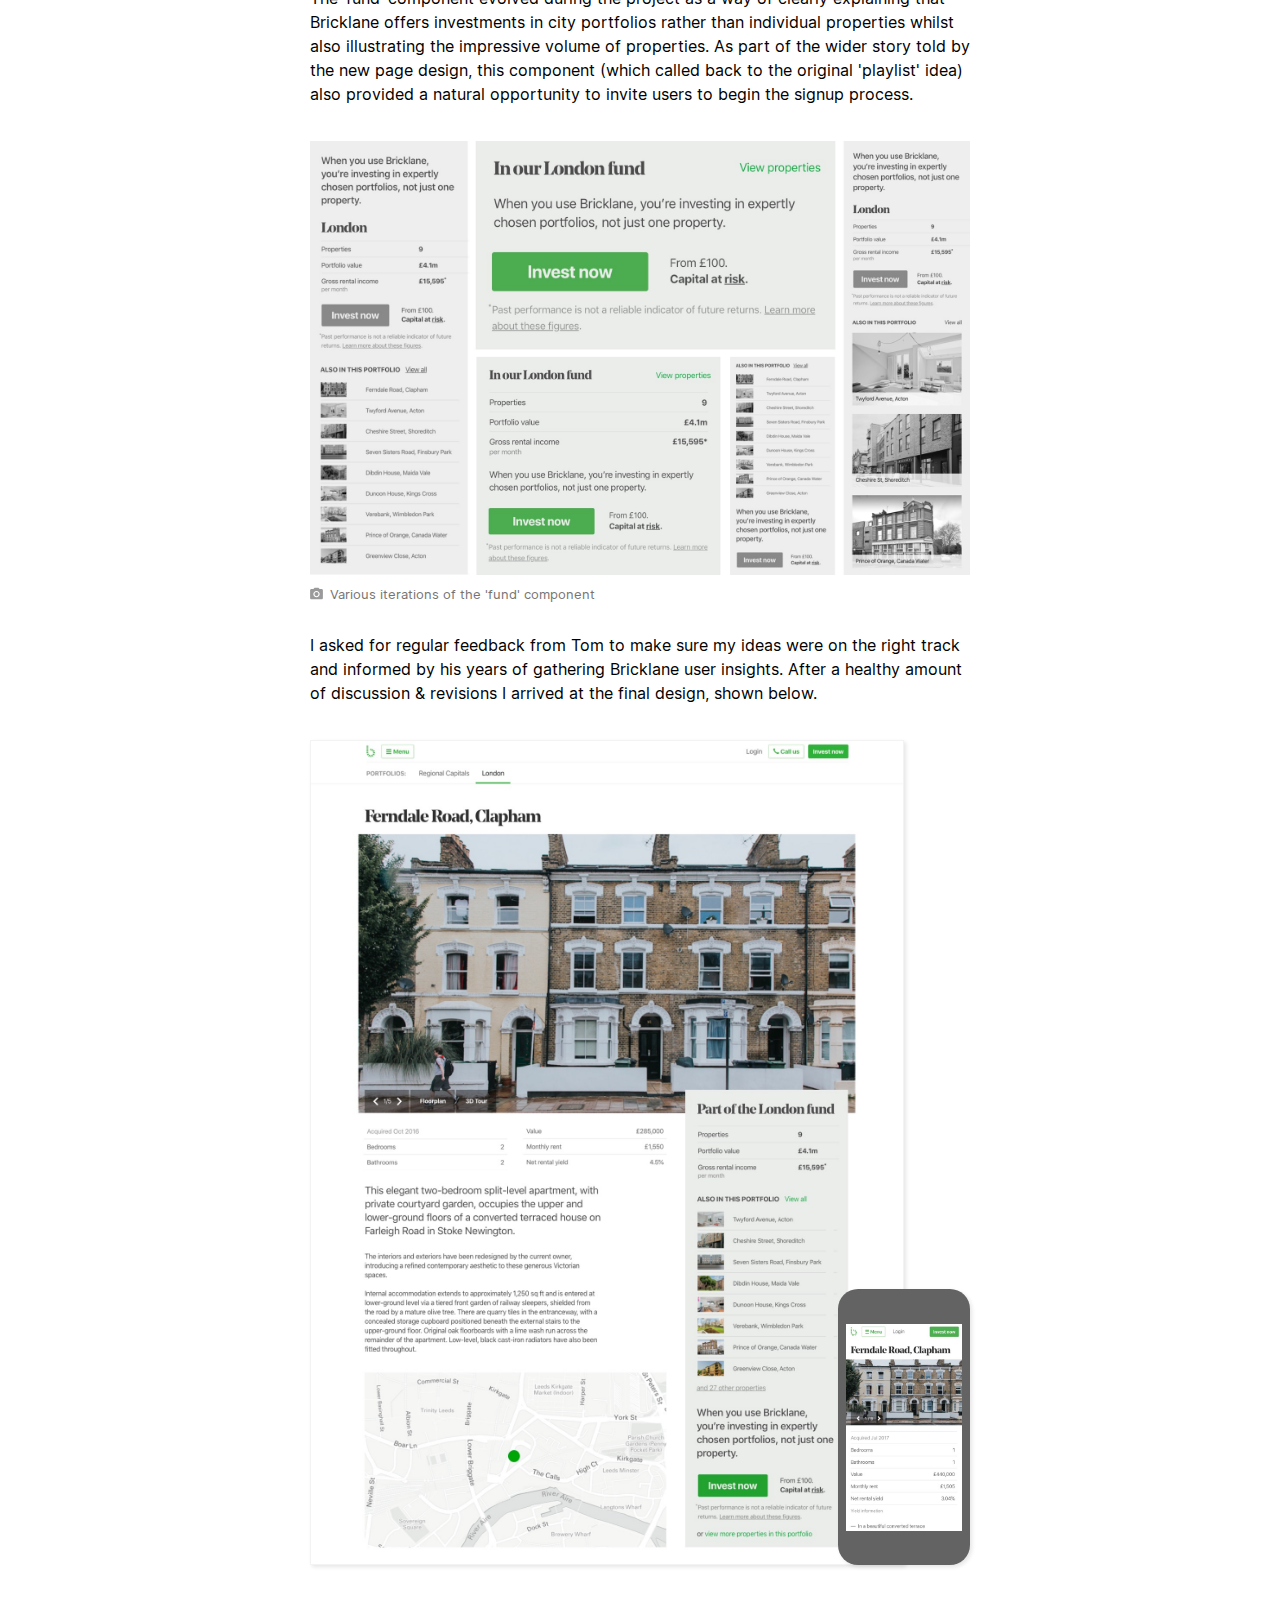
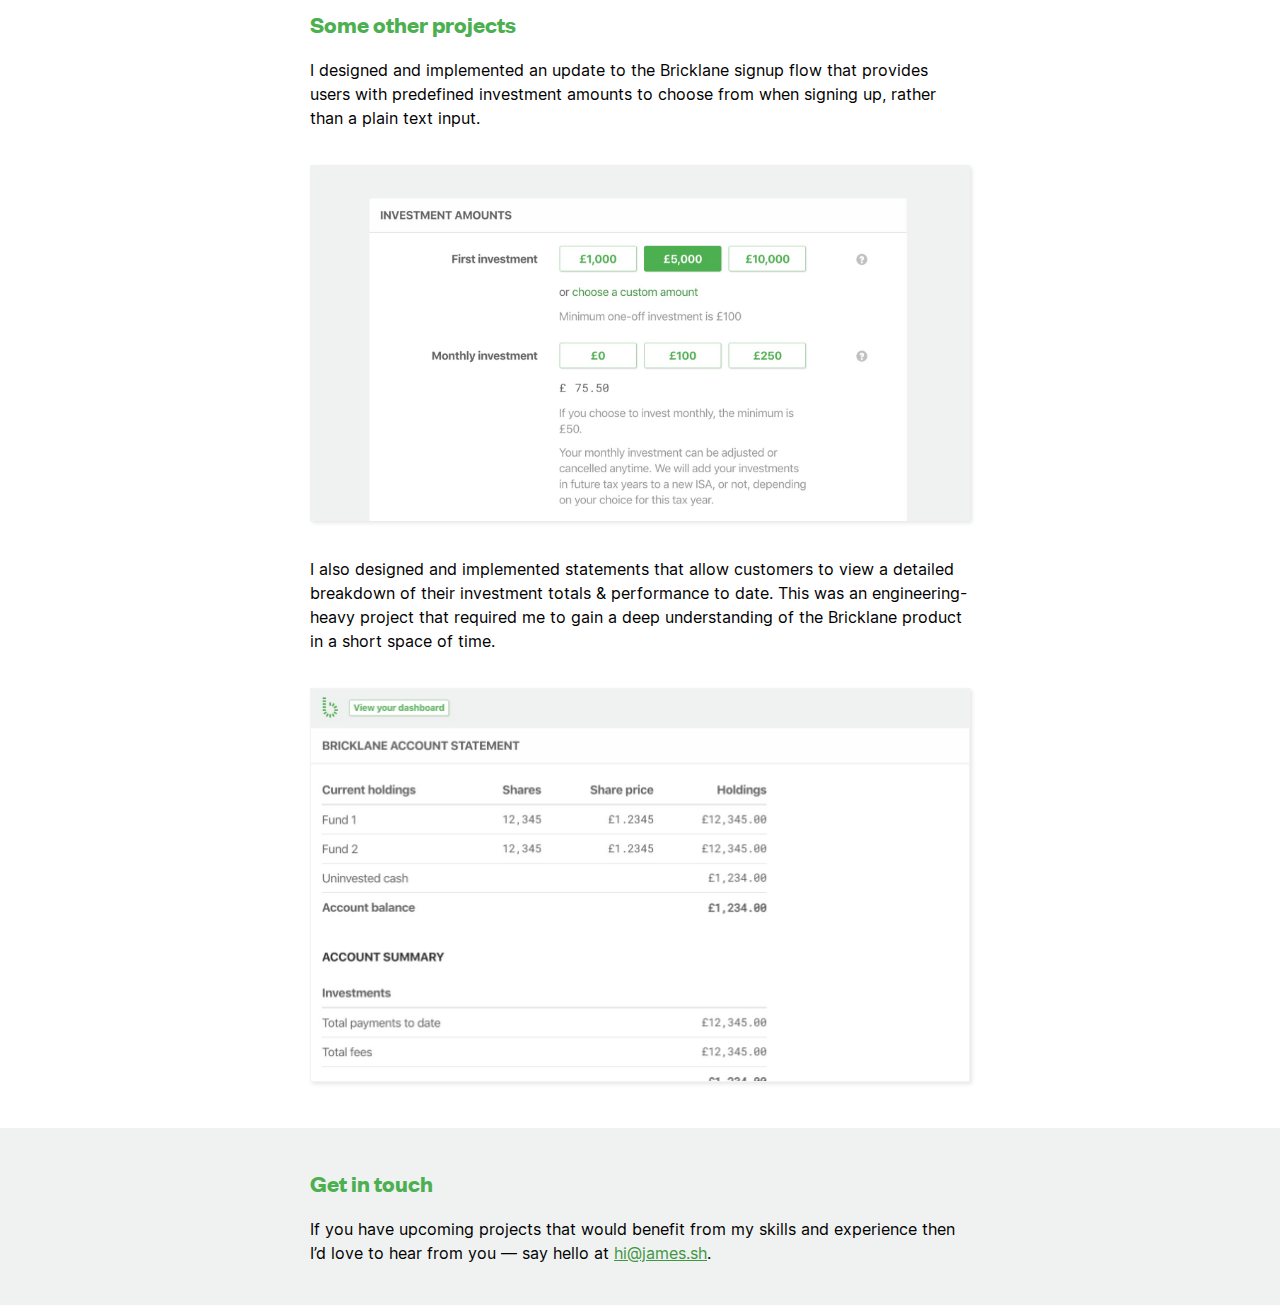
==== commit 7e4399da: "Update copy" ====
--- a/bricklane/index.html
+++ b/bricklane/index.html
@@ -79,7 +79,7 @@
                 </p>
 
                 <p>
-                    My brief was to redesign the way individual properties appear on the Bricklane website to more effectively (and proudly)
+                    My brief was to redesign the way individual properties appear on the website to more effectively (and proudly)
                     display each property and communicate how it forms part of the product.
                 </p>
 
@@ -114,7 +114,7 @@
                     same layout as other pages on the marketing site, so that any visitors would actually see the Bricklane
                     brand and easily navigate to other site sections. This change would naturally result in including the stylish typography
                     & components consistent with other landing pages; it would give space to show off the beautiful photography; and it
-                    would provide more room to spell out the unique value of Bricklane.
+                    would provide more room to spell out the unique value of the product.
                 </p>
 
                 <div>
@@ -149,8 +149,8 @@
             <div class="container">
                 <p>
                     The ‘fund’ component evolved during the project as a way of clearly explaining that Bricklane offers investments
-                    in city portfolios rather than individual properties whilst also illustrating the impressive volume of superior
-                    properties that Bricklane owns. As part of the wider story told by the new page design, this component (which
+                    in city portfolios rather than individual properties whilst also illustrating the impressive volume of properties.
+                    As part of the wider story told by the new page design, this component (which
                     called back to the original 'playlist' idea) also provided a natural opportunity to invite users to begin
                     the signup process.
                 </p>
@@ -179,7 +179,7 @@
                 <h2 class="text-heading section-heading">Some other projects</h2>
 
                 <p>
-                    I designed and implemented an update to the Bricklane signup flow that provided users with
+                    I designed and implemented an update to the Bricklane signup flow that provides users with
                     predefined investment amounts to choose from when signing up, rather than a plain text input.
                 </p>
 
@@ -188,8 +188,10 @@
                 </p>
 
                 <p>
-                    I also designed and implemented statements that provide Bricklane customers with
-                    a detailed breakdown of their investment totals & performance to date.
+                    I also designed and implemented statements that allow customers to view
+                    a detailed breakdown of their investment totals & performance to date. This
+                    was an engineering-heavy project that required me to gain a deep understanding
+                    of the Bricklane product in a short space of time.
                 </p>
 
                 <p class="remove-margin-bottom">
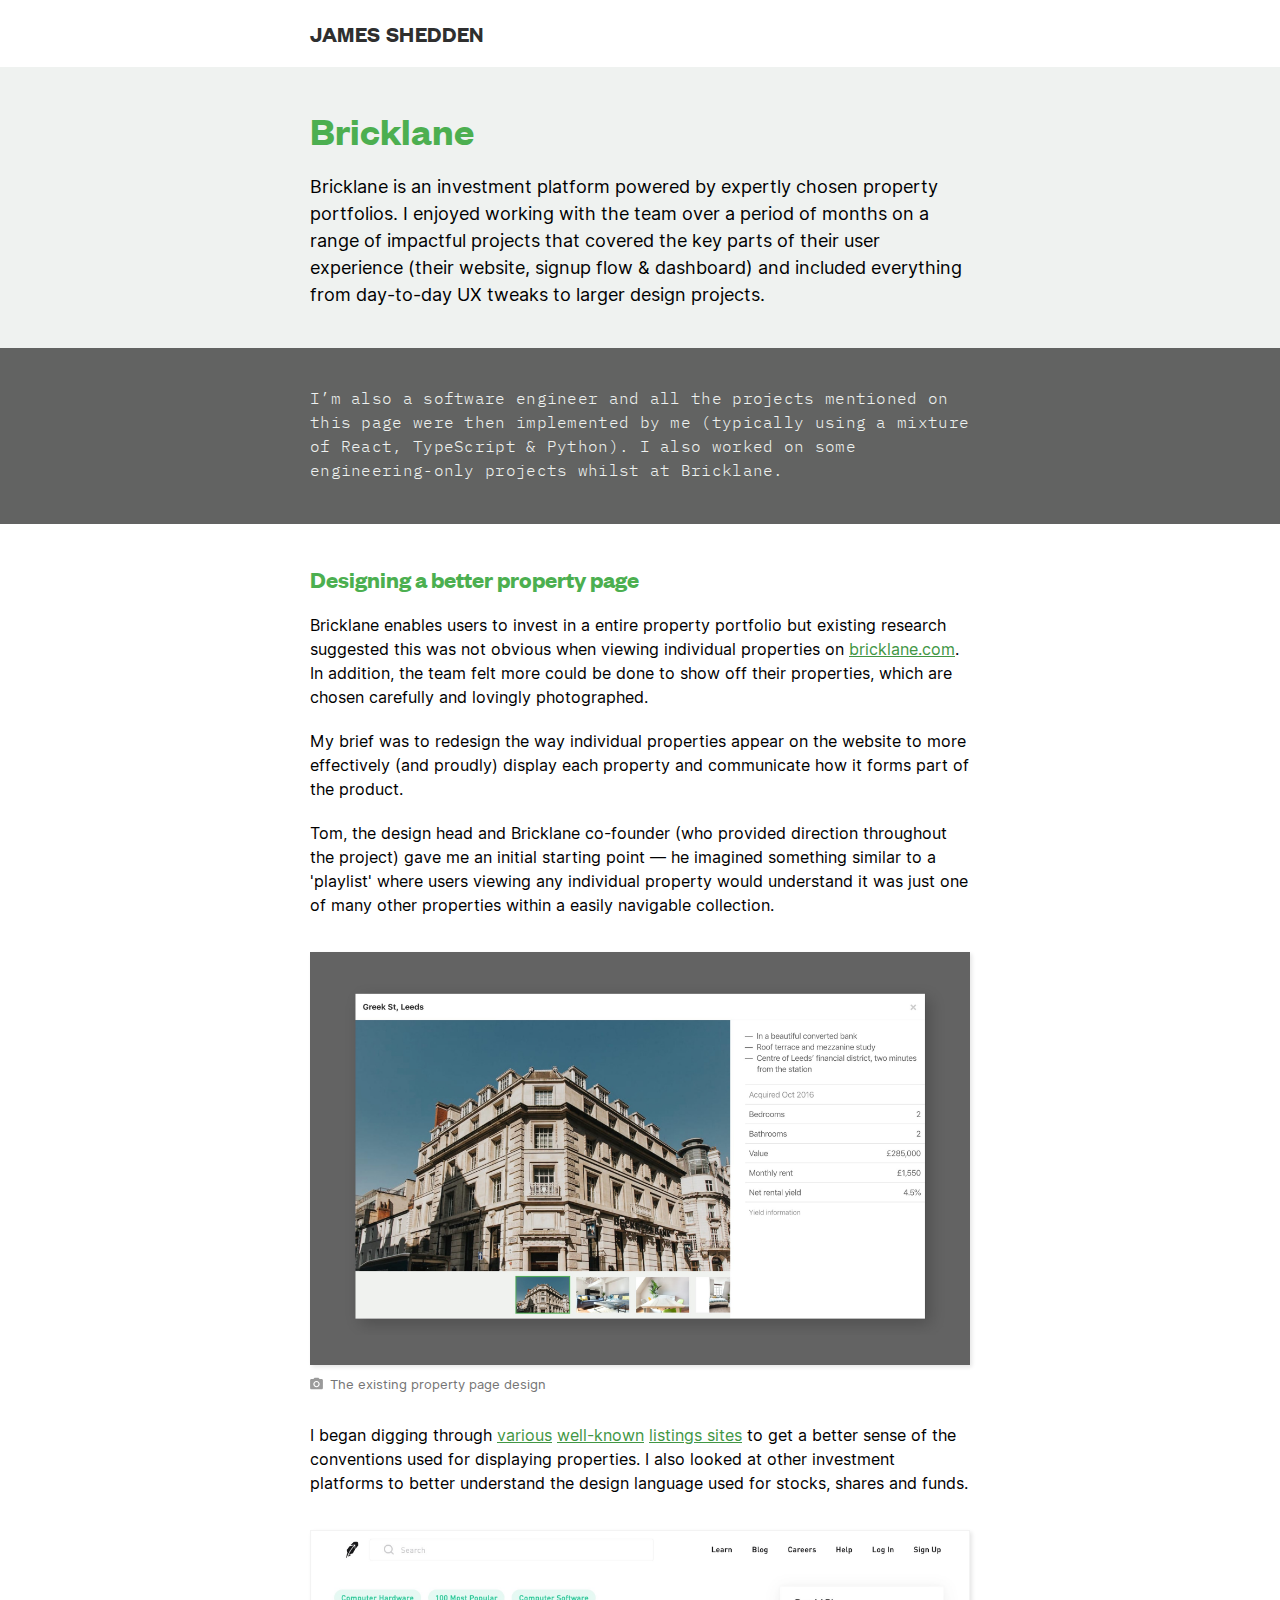
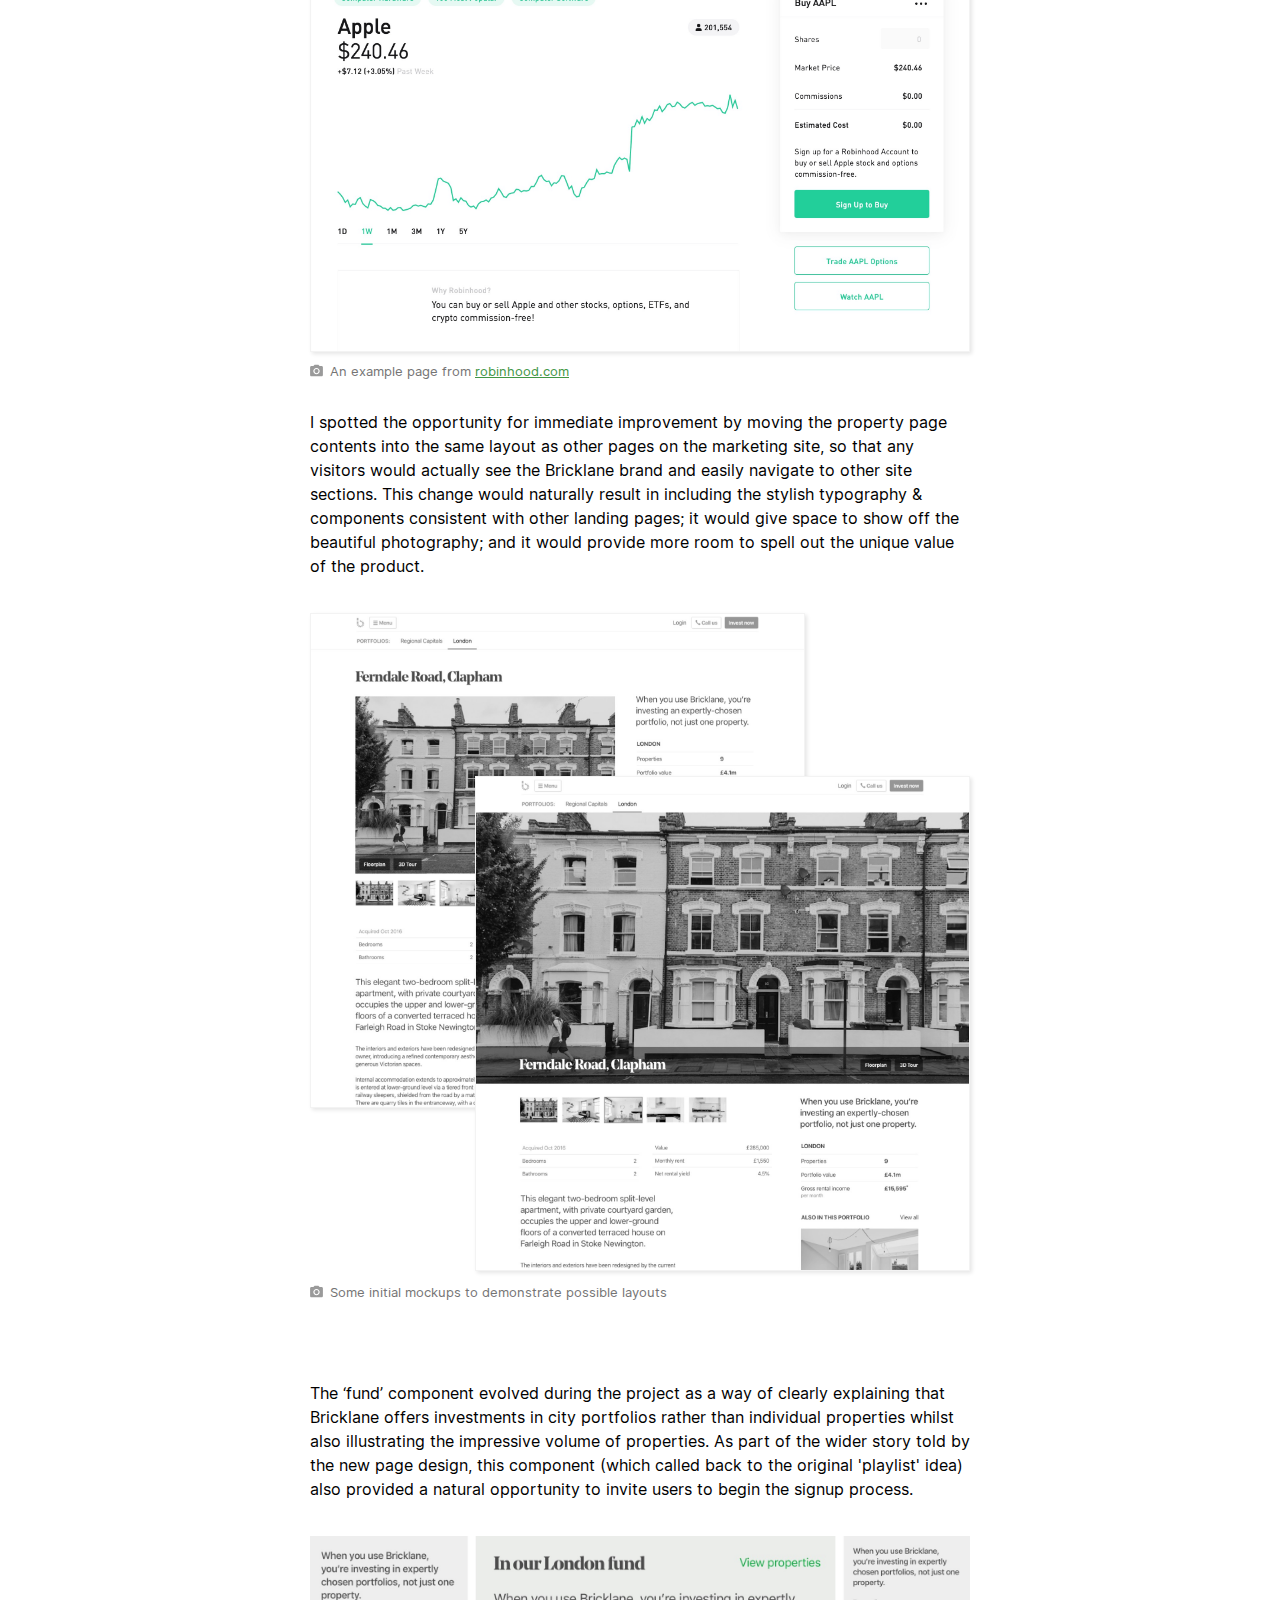
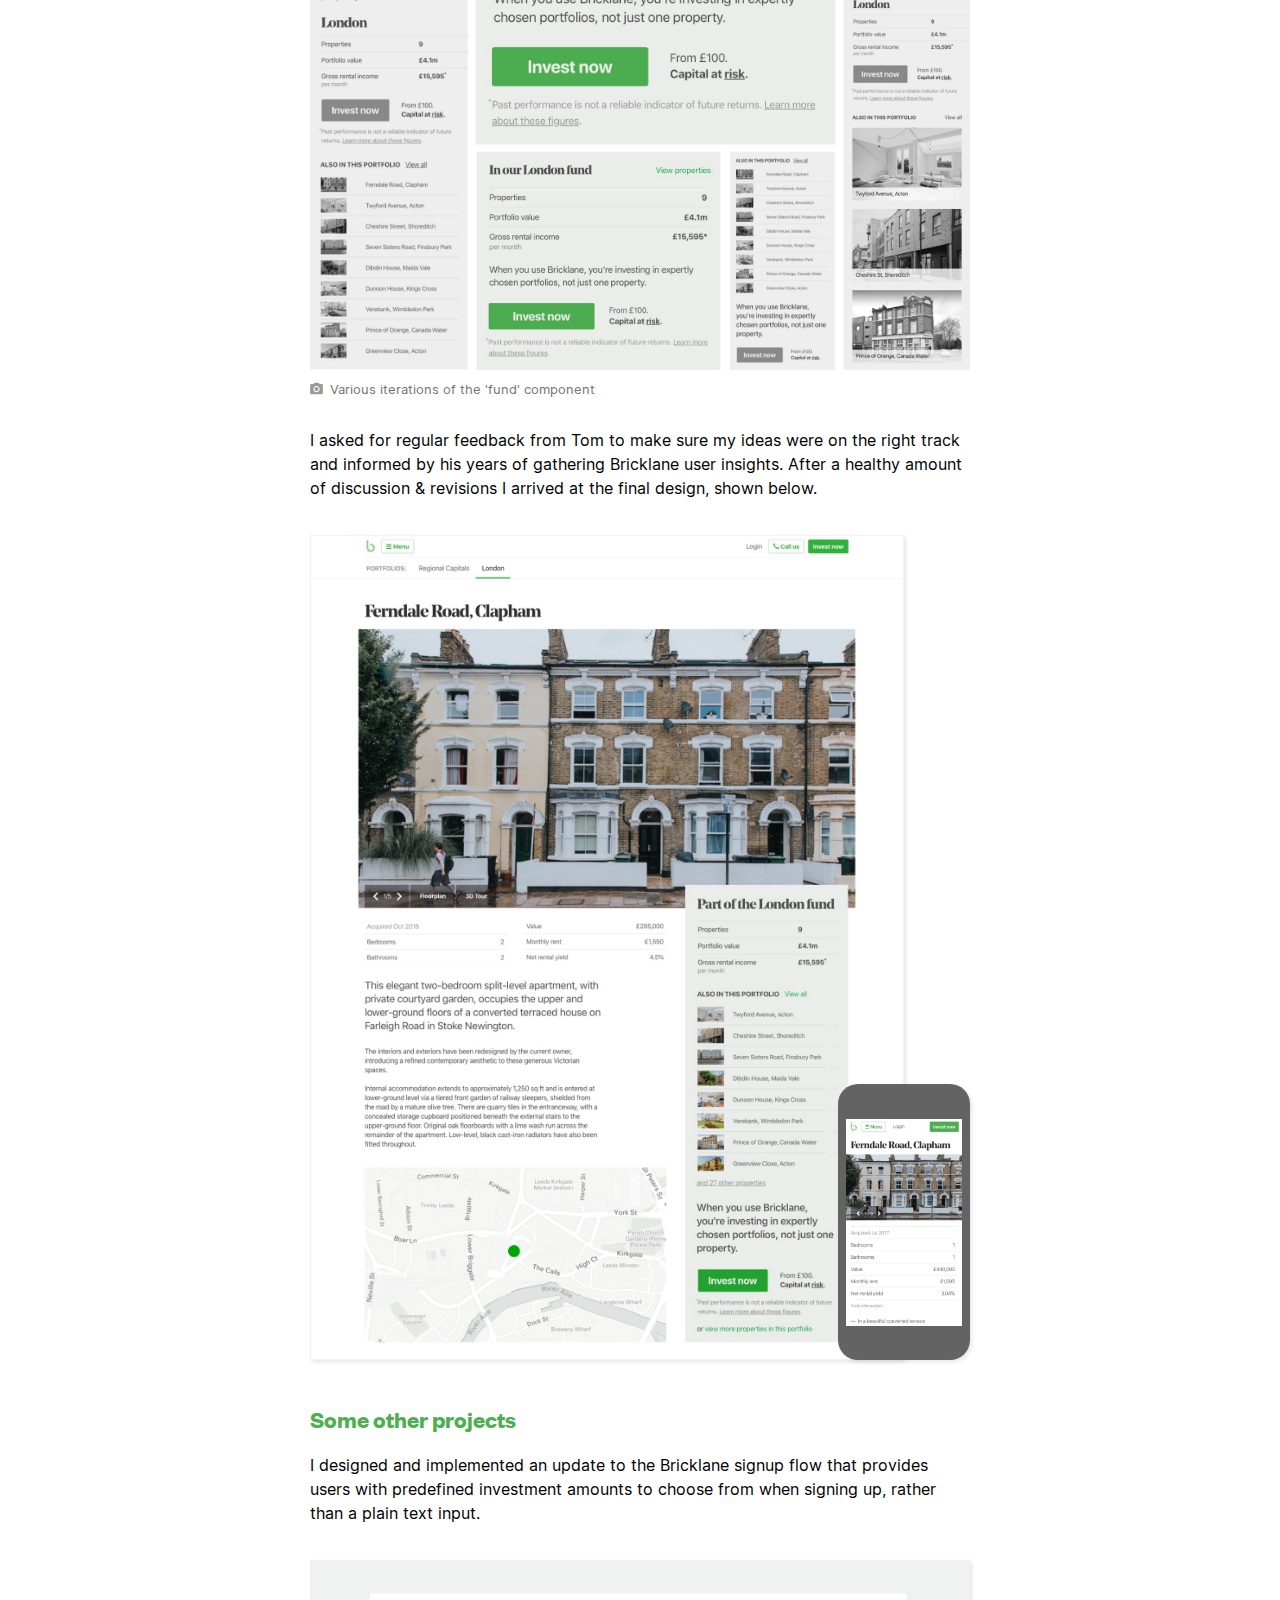
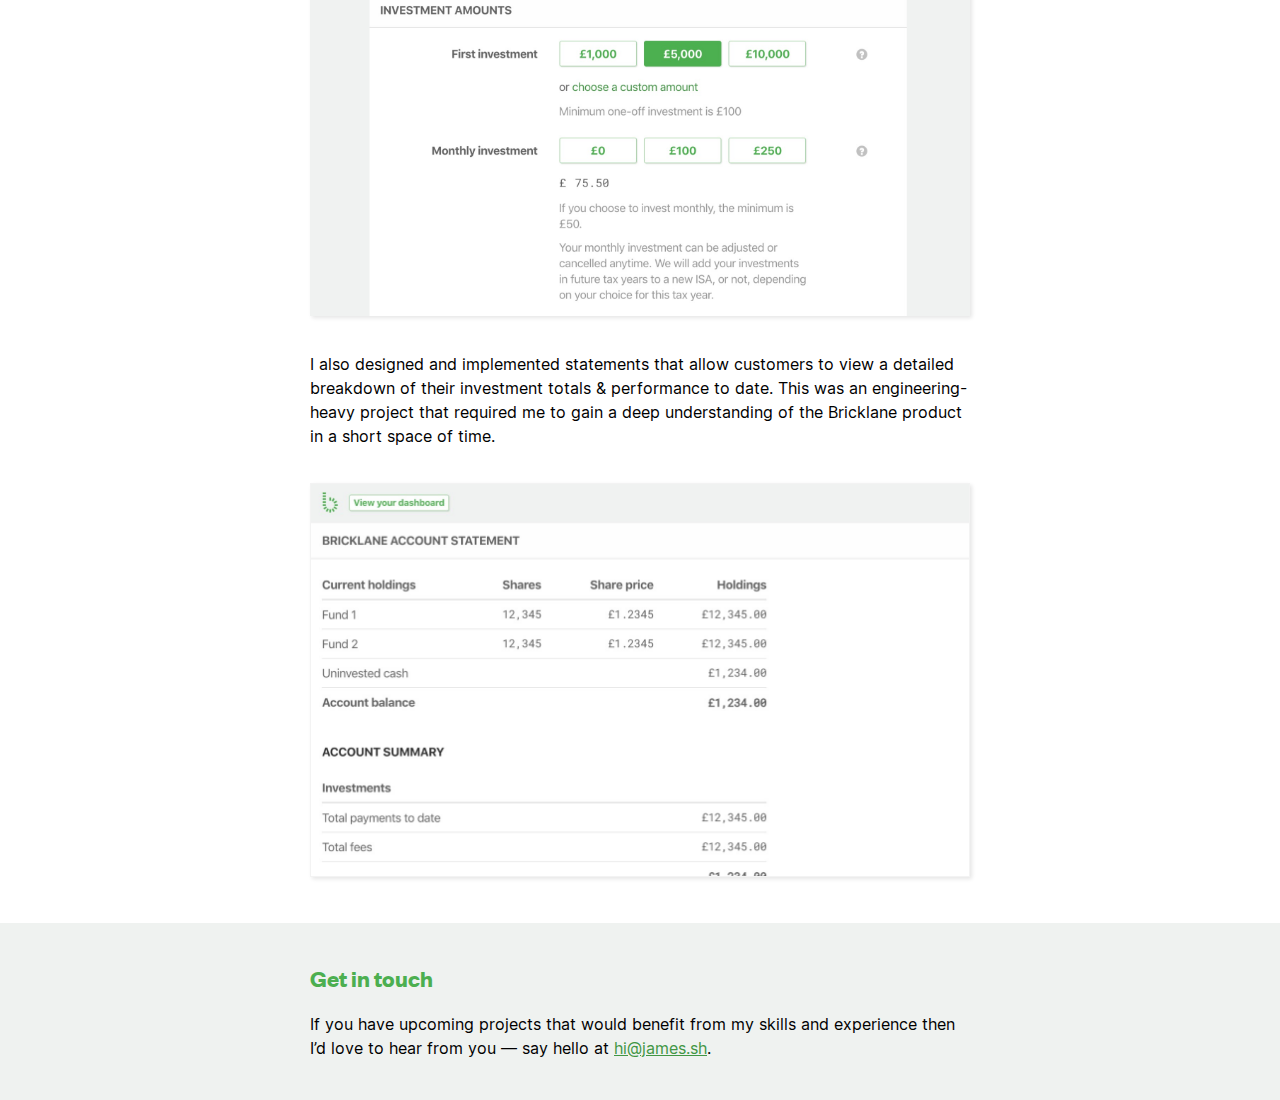
==== commit 1c68fe03: "Comment out testimonial until I have final one from TC" ====
--- a/bricklane/index.html
+++ b/bricklane/index.html
@@ -131,7 +131,7 @@
             </div>
         </div>
 
-        <div class="background-gray-light">
+        <!--<div class="background-gray-light">
             <div class="container">
                 <p class="quote">
                     "James was ipsum dolor sit amet, consectetur adipiscing elit, sed do eiusmod tempor incididunt ut labore et
@@ -143,7 +143,7 @@
                     — Tom Cavill, Bricklane co-founder
                 </p>
             </div>
-        </div>
+        </div>-->
 
         <div>
             <div class="container">
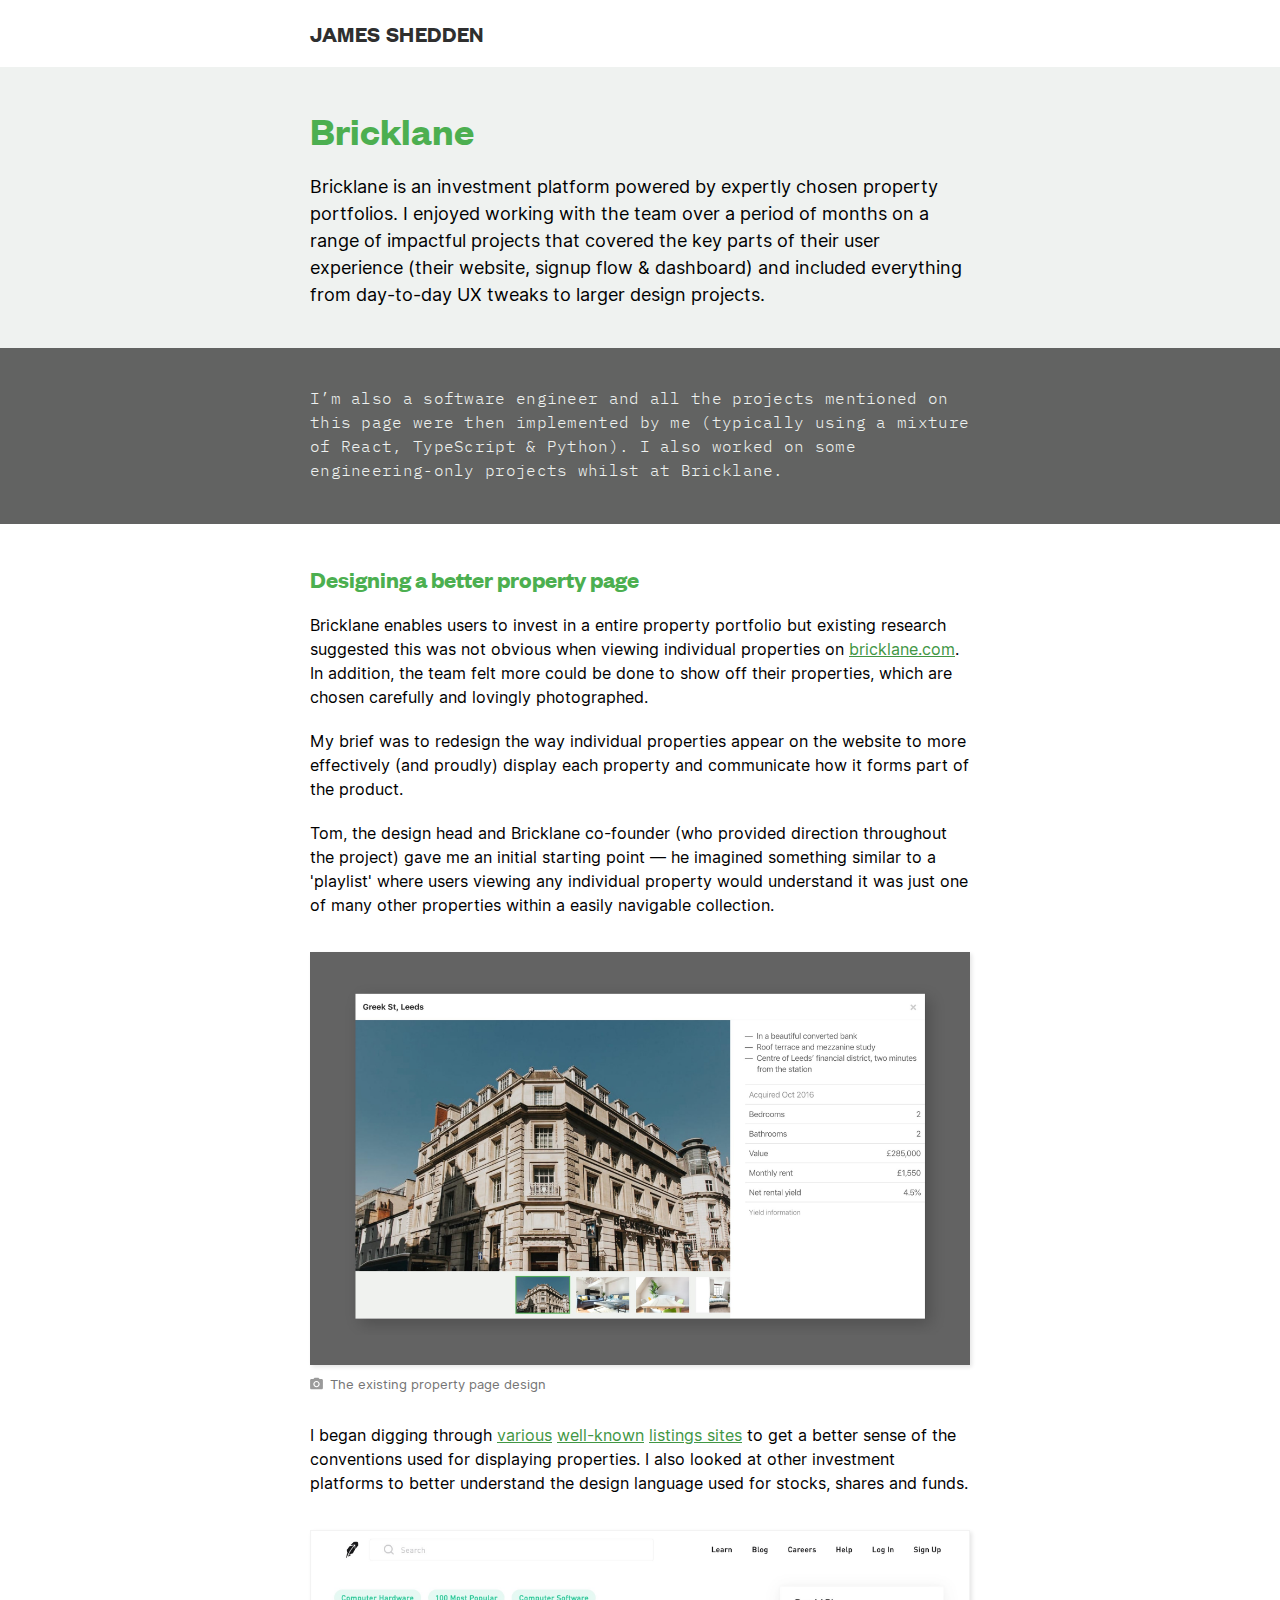
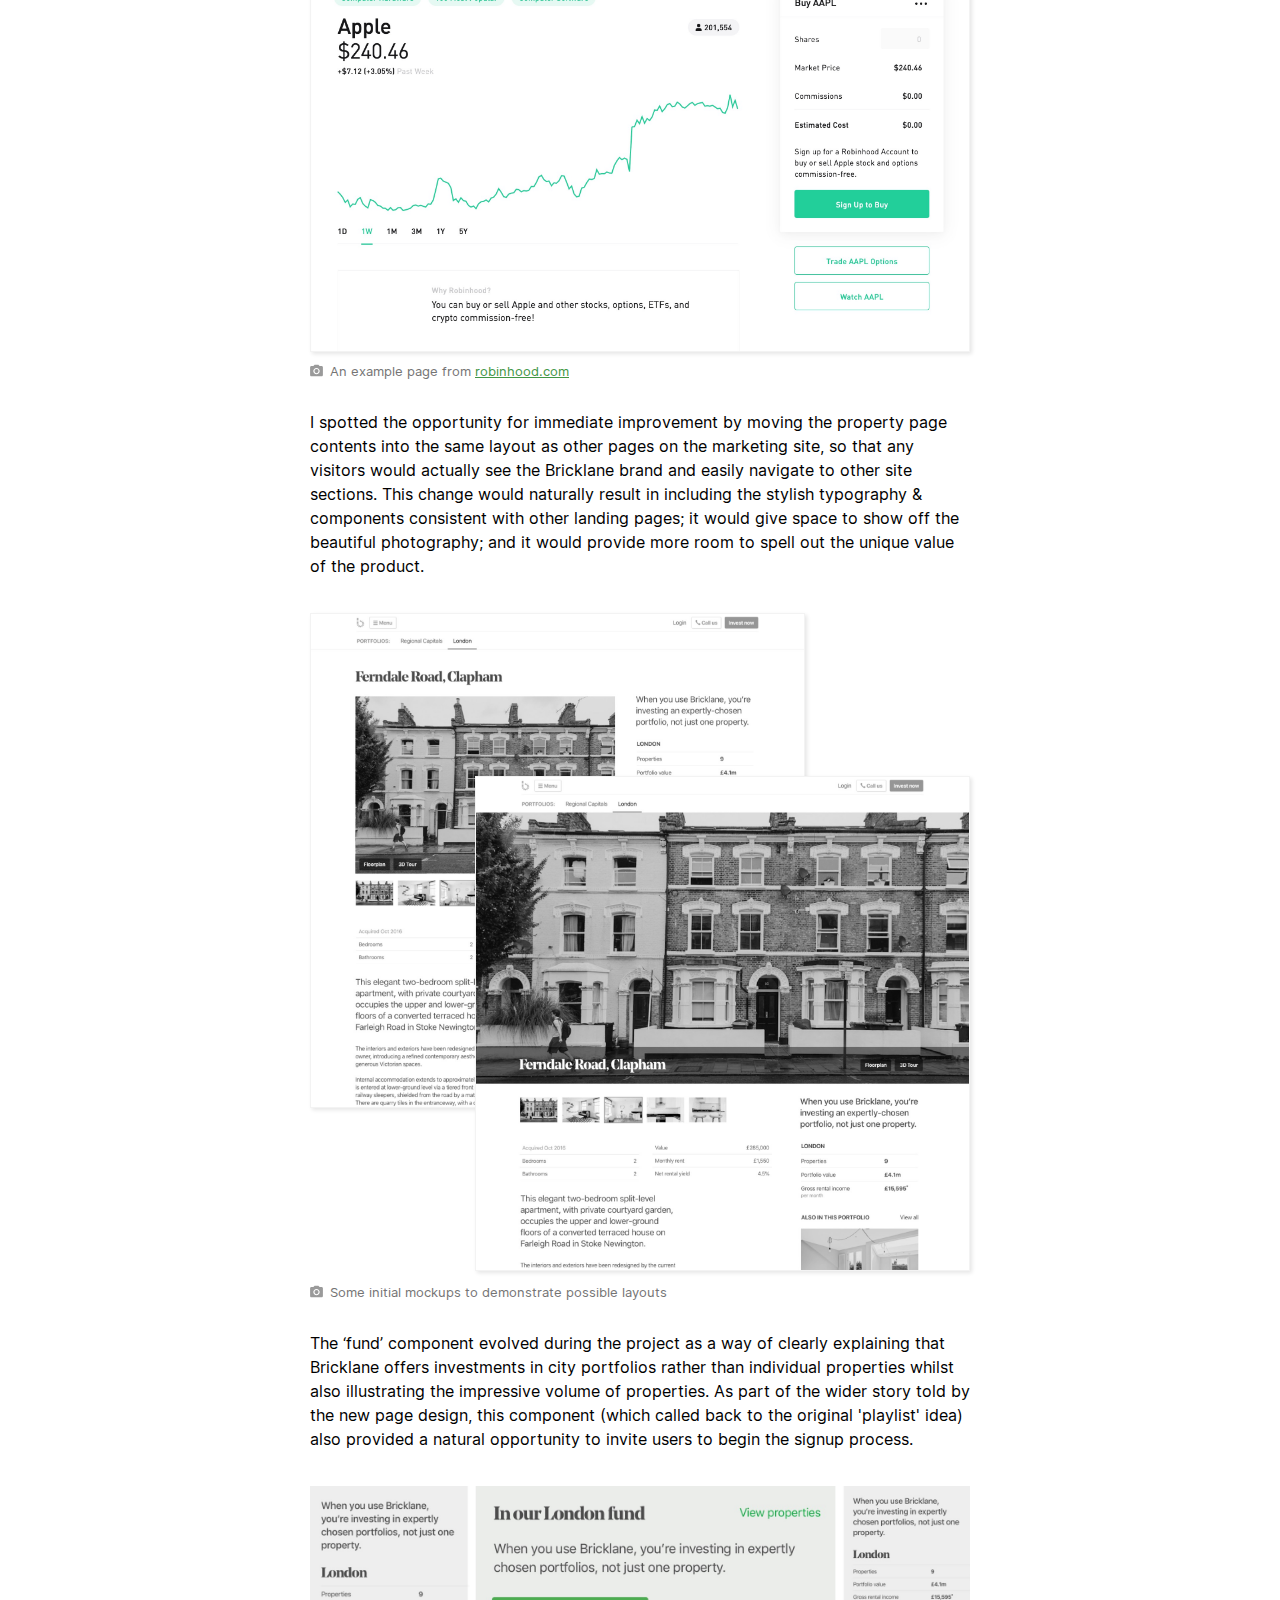
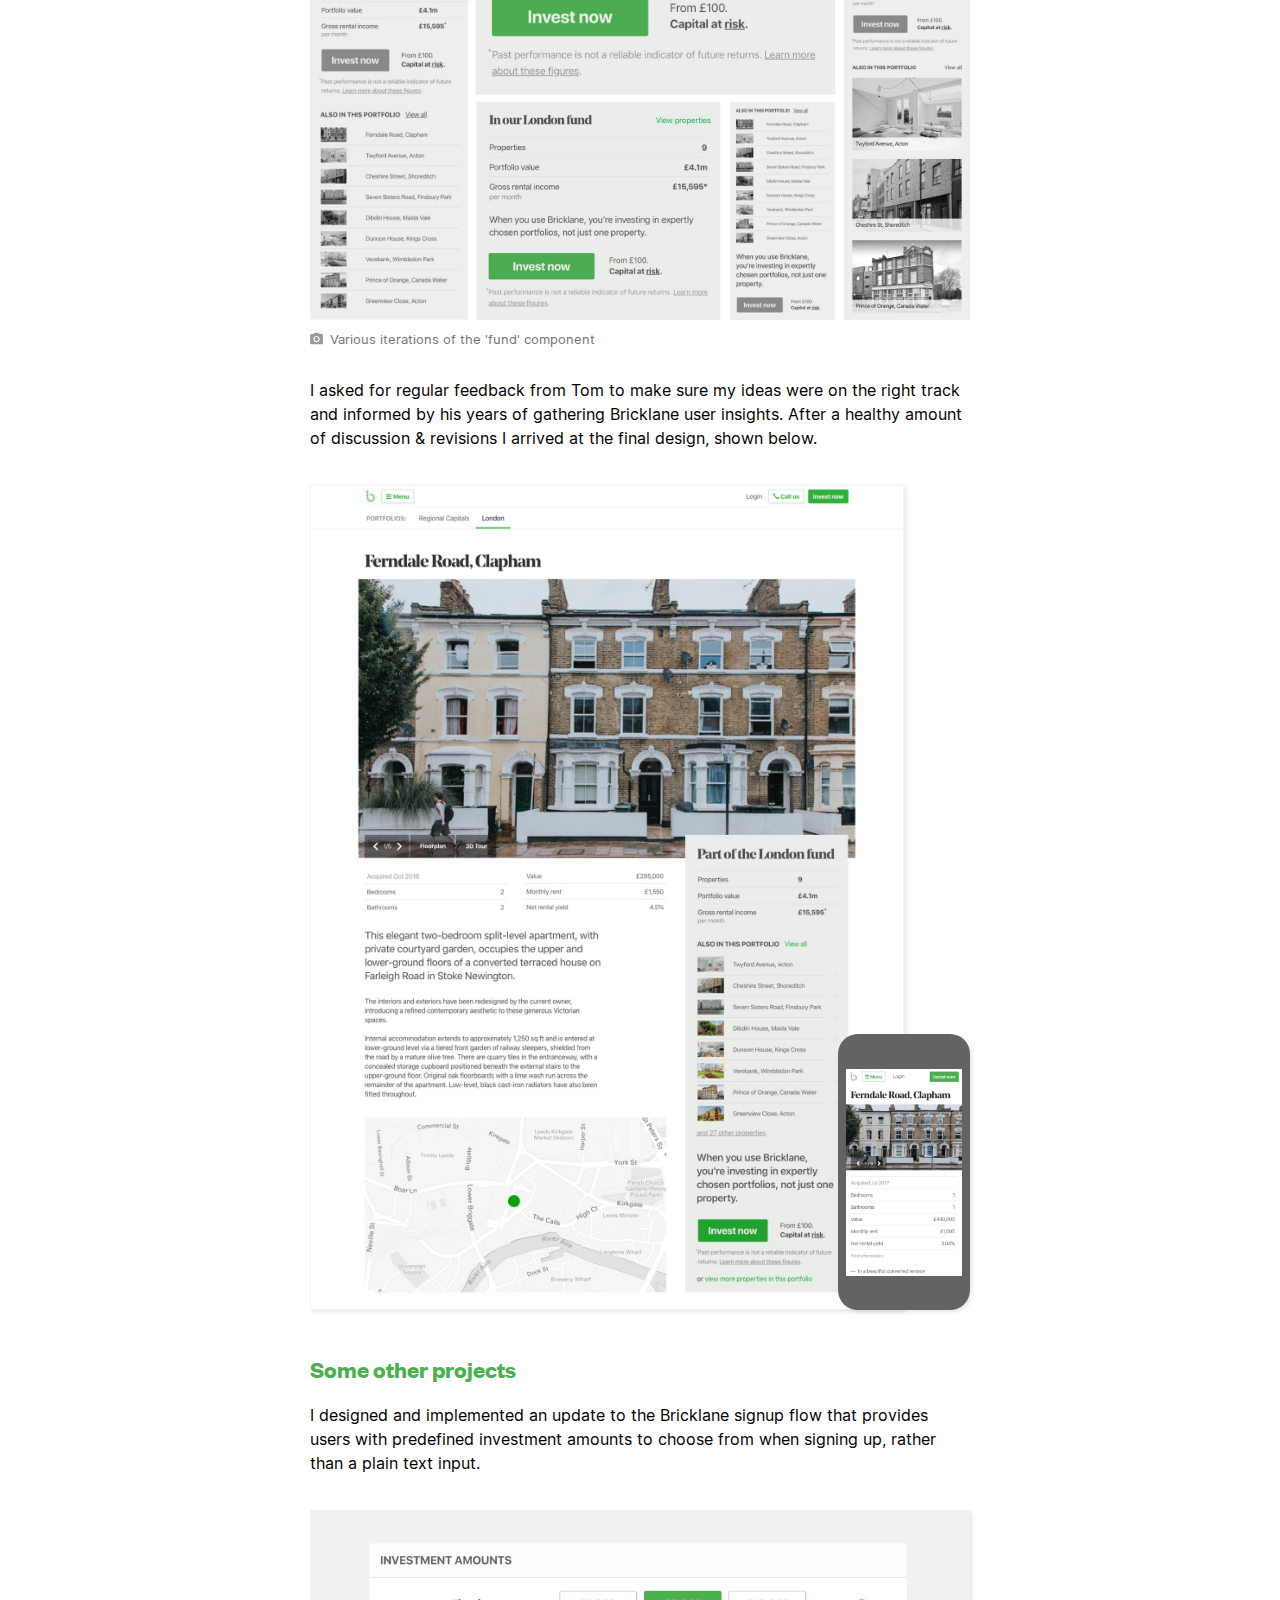
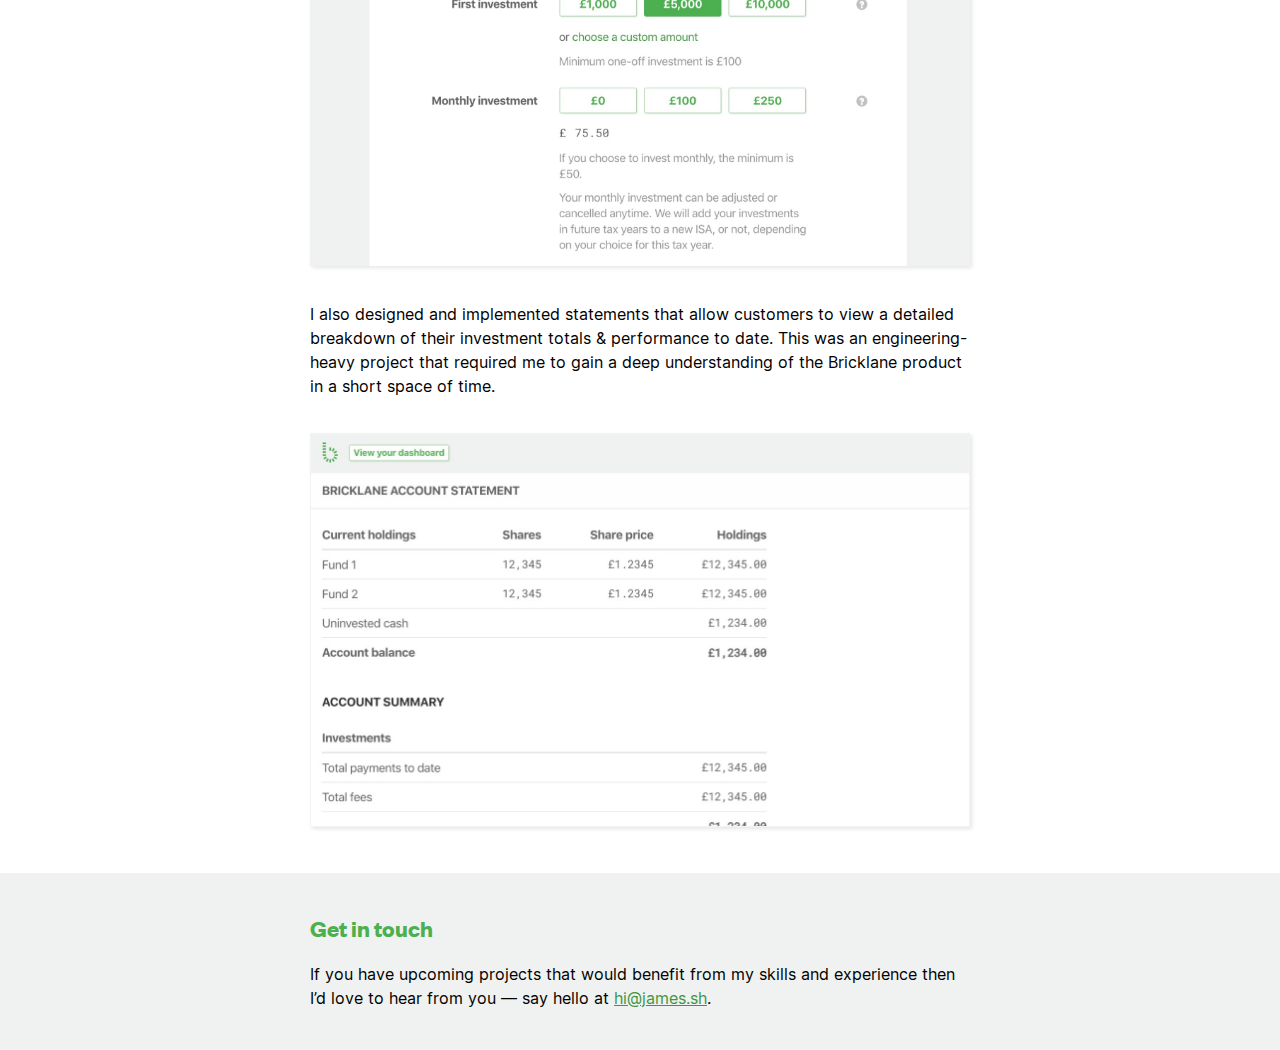
==== commit c8ad5eca: "Fix spacing on BL case study" ====
--- a/bricklane/index.html
+++ b/bricklane/index.html
@@ -117,7 +117,7 @@
                     would provide more room to spell out the unique value of the product.
                 </p>
 
-                <div>
+                <div class="margin-bottom-large">
                     <div class="position-relative">
                         <img class="img shadow bordered mockup mockup--bottom" src="images/3-1.jpg">
                         <img class="img shadow bordered mockup mockup--top" src="images/3-2.jpg">
@@ -128,10 +128,10 @@
                         <span class="image-caption">Some initial mockups to demonstrate possible layouts</span>
                     </small>
                 </div>
-            </div>
-        </div>
-
-        <!--<div class="background-gray-light">
+            <!--</div>
+        </div>
+
+        <div class="background-gray-light">
             <div class="container">
                 <p class="quote">
                     "James was ipsum dolor sit amet, consectetur adipiscing elit, sed do eiusmod tempor incididunt ut labore et
@@ -143,10 +143,10 @@
                     — Tom Cavill, Bricklane co-founder
                 </p>
             </div>
-        </div>-->
+        </div>
 
         <div>
-            <div class="container">
+            <div class="container">-->
                 <p>
                     The ‘fund’ component evolved during the project as a way of clearly explaining that Bricklane offers investments
                     in city portfolios rather than individual properties whilst also illustrating the impressive volume of properties.
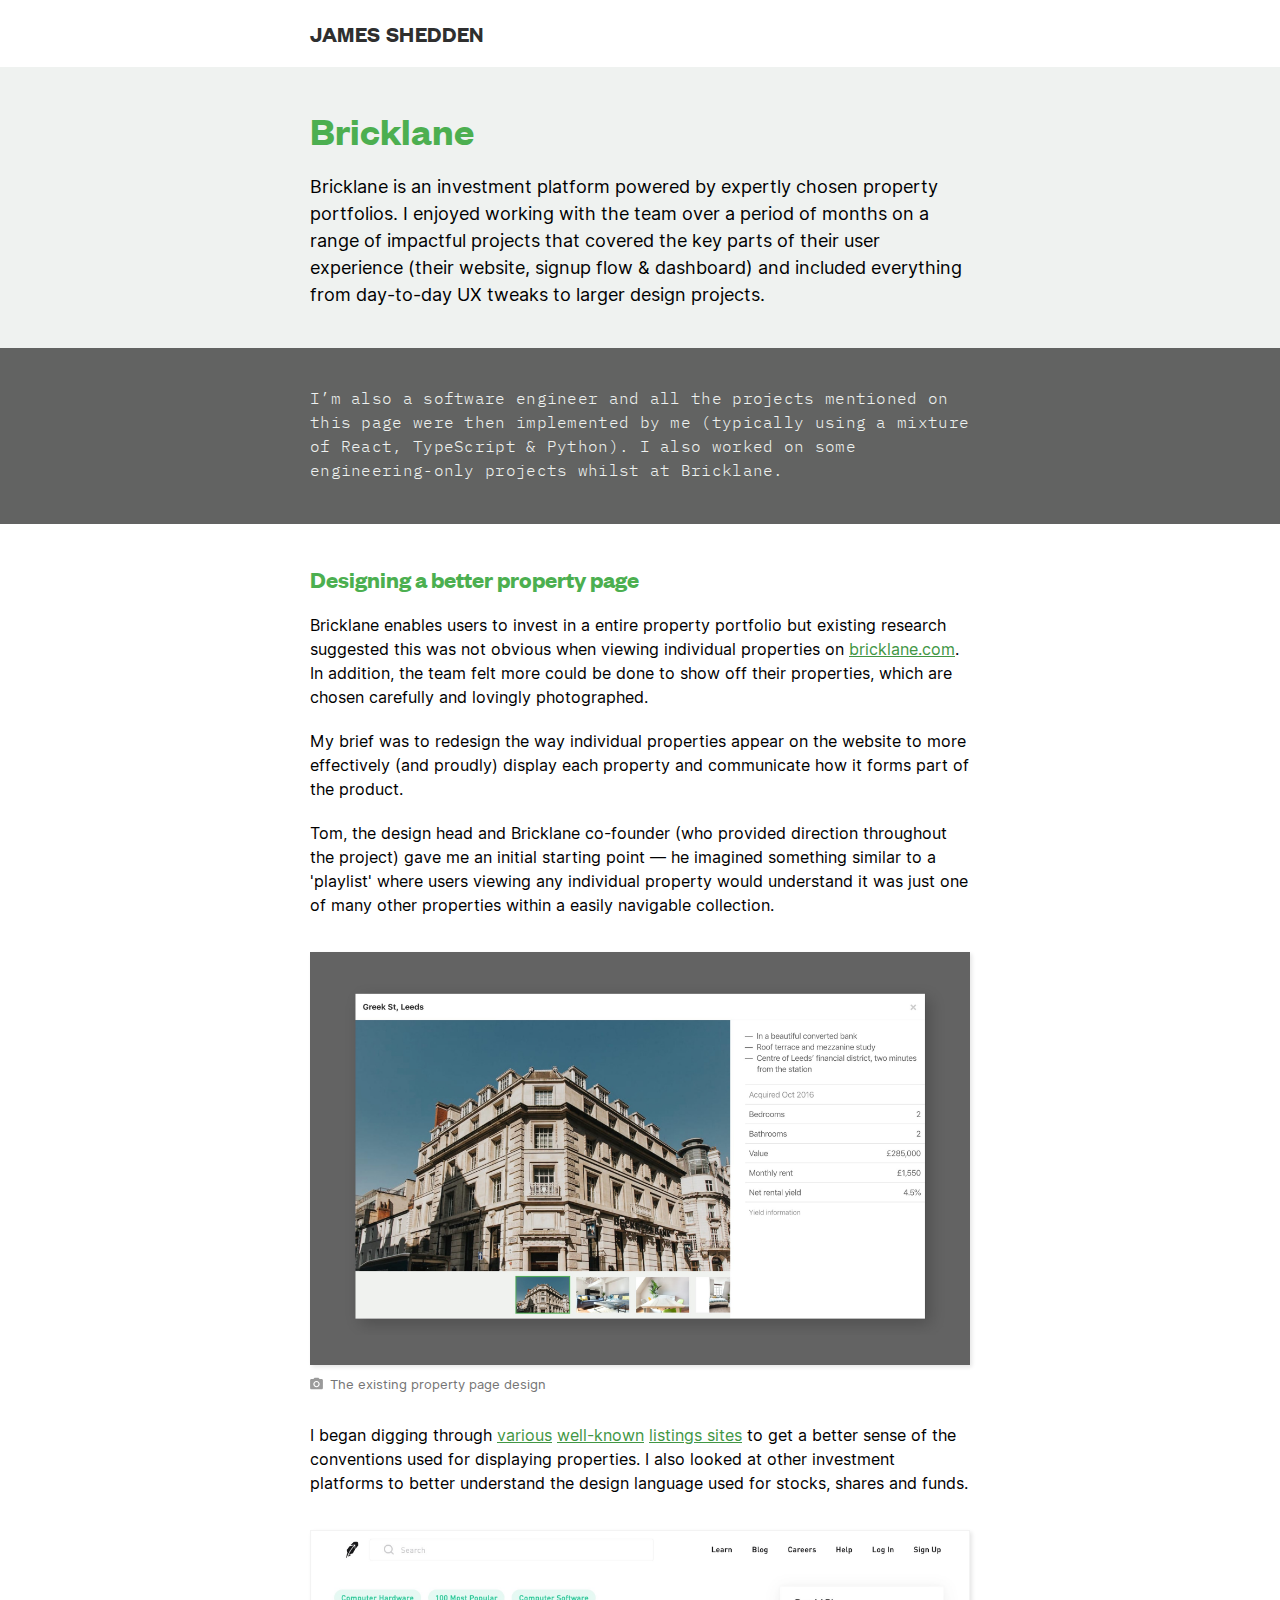
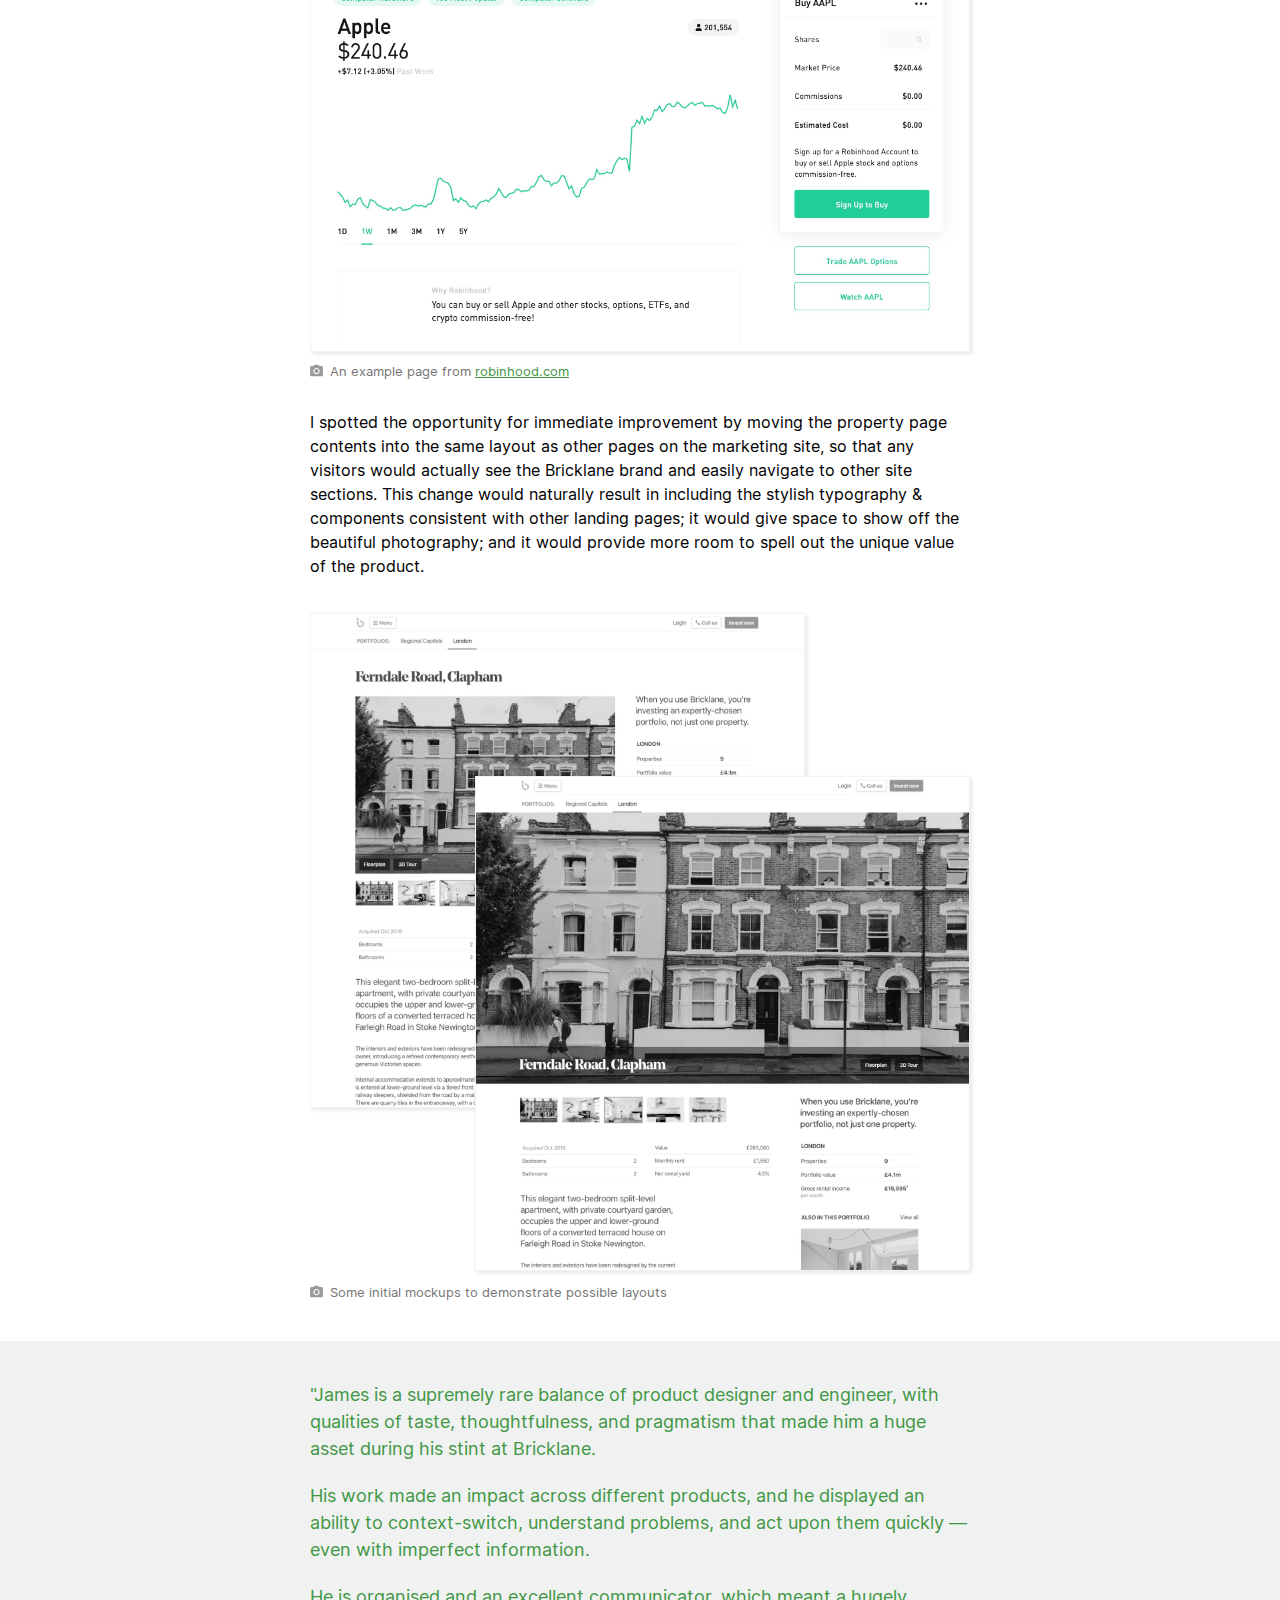
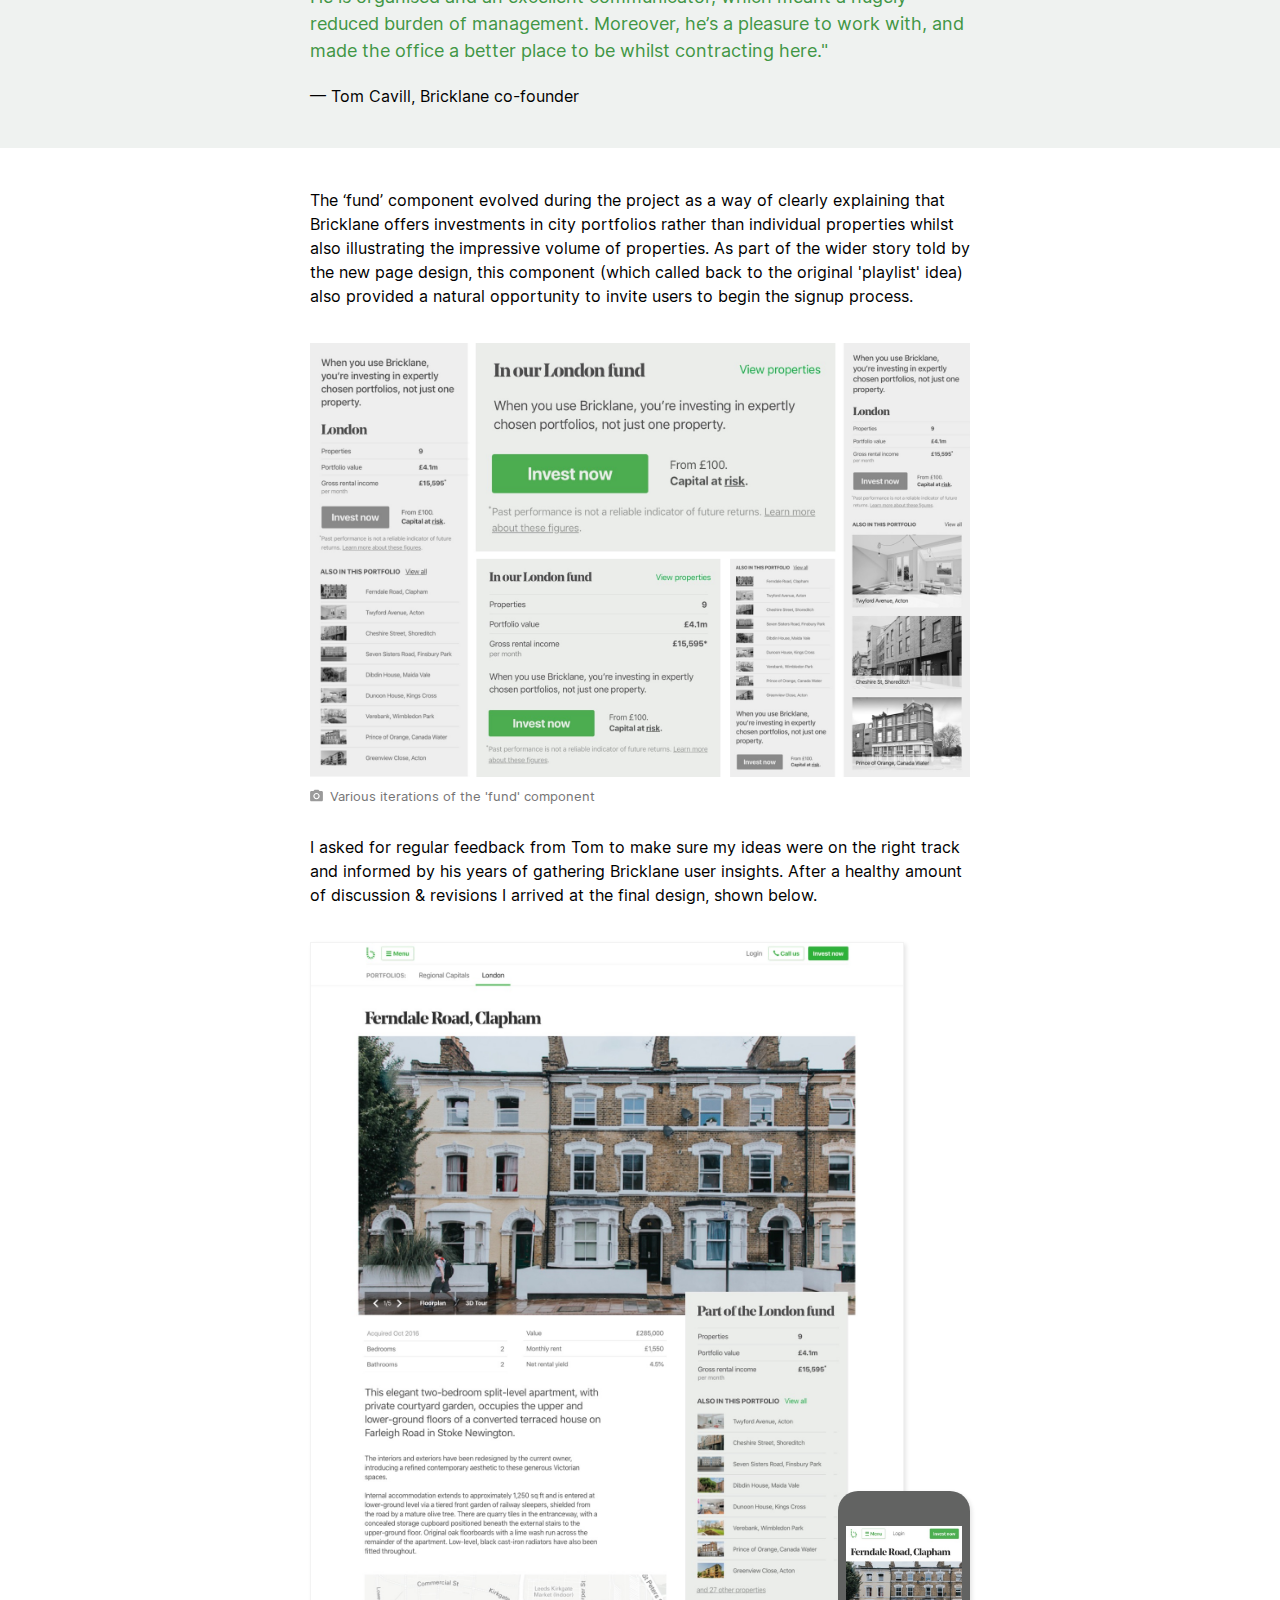
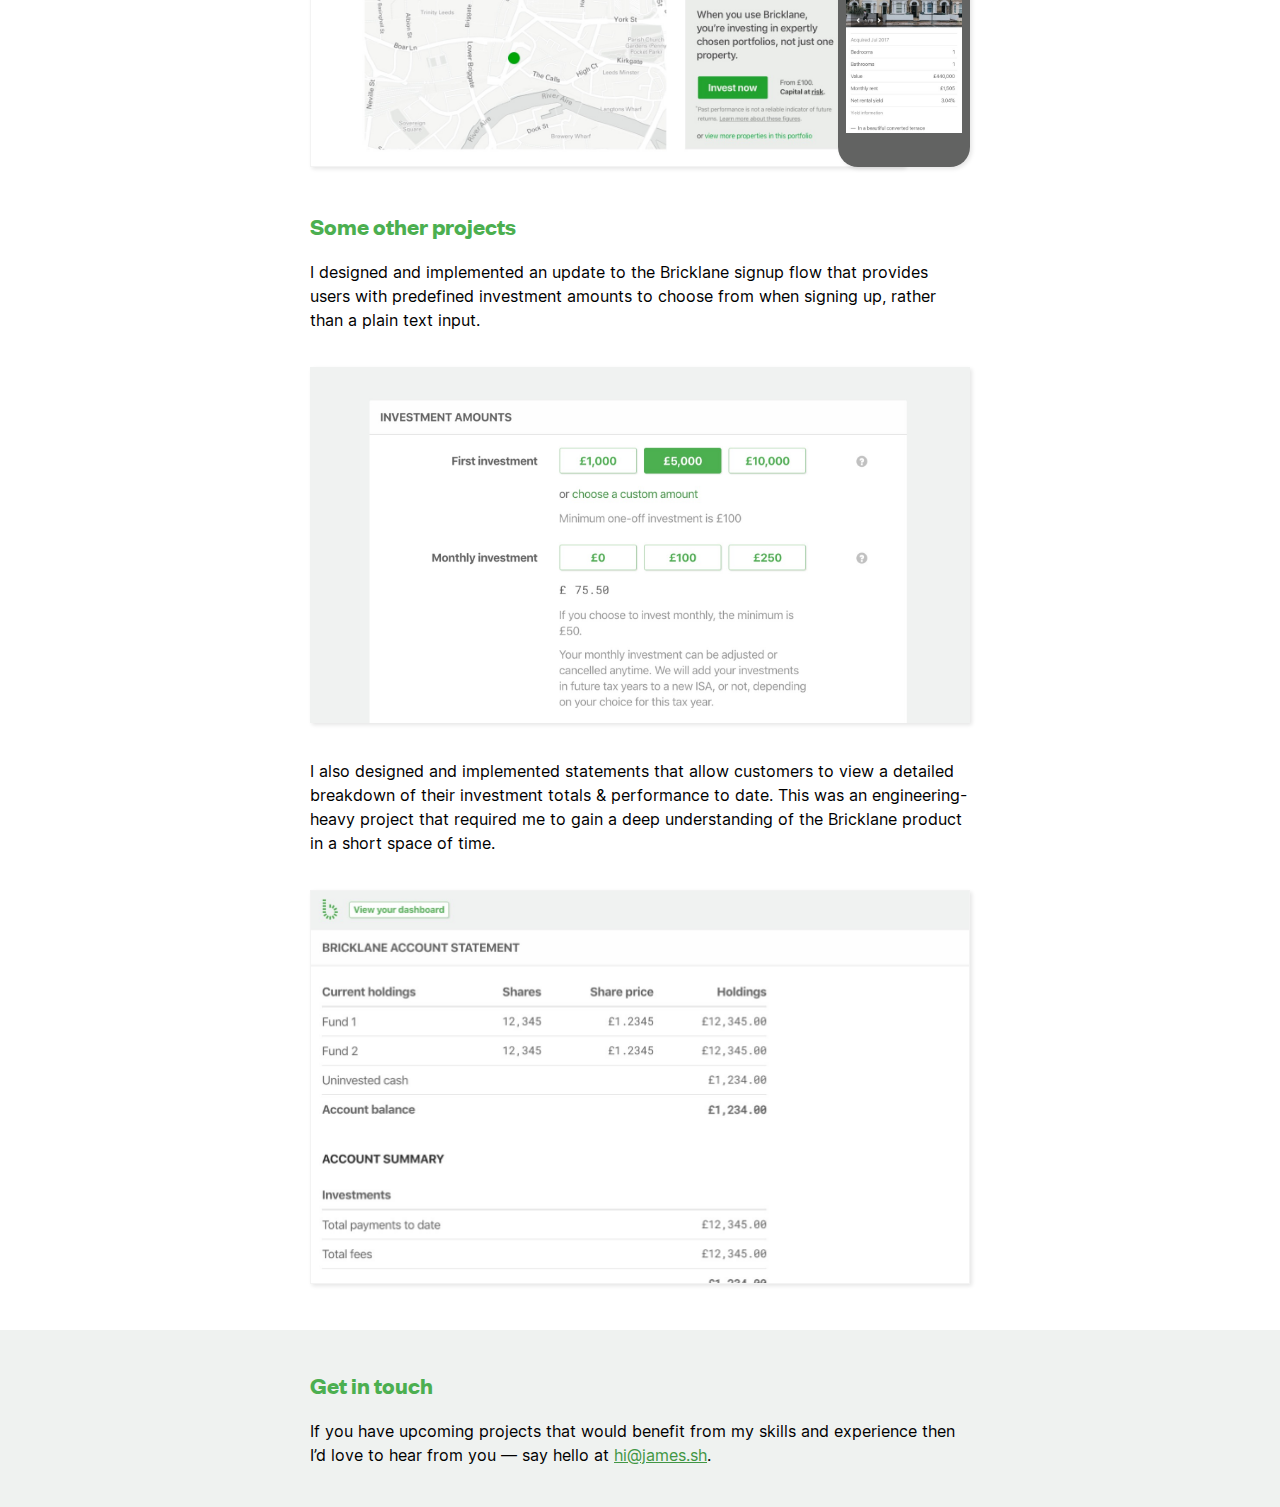
==== commit 9440e179: "Add testimonial to BL page" ====
--- a/bricklane/index.html
+++ b/bricklane/index.html
@@ -46,7 +46,7 @@
 
         <div class="background-gray-light">
             <div class="container">
-                <h1 class="text-heading">Bricklane</h1>
+                <h1 class="text-heading company-heading">Bricklane</h1>
 
                 <p class="remove-margin-bottom lead">
                     Bricklane is an investment platform powered by expertly chosen property portfolios. I enjoyed working with the team
@@ -117,7 +117,7 @@
                     would provide more room to spell out the unique value of the product.
                 </p>
 
-                <div class="margin-bottom-large">
+                <div>
                     <div class="position-relative">
                         <img class="img shadow bordered mockup mockup--bottom" src="images/3-1.jpg">
                         <img class="img shadow bordered mockup mockup--top" src="images/3-2.jpg">
@@ -128,15 +128,24 @@
                         <span class="image-caption">Some initial mockups to demonstrate possible layouts</span>
                     </small>
                 </div>
-            <!--</div>
+            </div>
         </div>
 
         <div class="background-gray-light">
             <div class="container">
                 <p class="quote">
-                    "James was ipsum dolor sit amet, consectetur adipiscing elit, sed do eiusmod tempor incididunt ut labore et
-                    dolore magna
-                    aliqua. Eiusmod tempor incididunt ut labore et dolore."
+                    "James is a supremely rare balance of product designer and engineer, with qualities of taste, thoughtfulness, and
+                    pragmatism that made him a huge asset during his stint at Bricklane.
+                </p>
+
+                <p class="quote">
+                    His work made an impact across different products, and he displayed an ability to context-switch, understand problems, and act upon them quickly — even with imperfect
+                    information.
+                </p>
+
+                <p class="quote">
+                    He is organised and an excellent communicator, which meant a hugely reduced burden of management. Moreover,
+                    he’s a pleasure to work with, and made the office a better place to be whilst contracting here."
                 </p>
 
                 <p class="remove-margin-bottom">
@@ -146,7 +155,7 @@
         </div>
 
         <div>
-            <div class="container">-->
+            <div class="container">
                 <p>
                     The ‘fund’ component evolved during the project as a way of clearly explaining that Bricklane offers investments
                     in city portfolios rather than individual properties whilst also illustrating the impressive volume of properties.
--- a/bricklane/style.css
+++ b/bricklane/style.css
@@ -49,6 +49,10 @@
   color: #4CAF50;
 }
 
+.company-heading {
+    line-height: 0.8;
+}
+
 p {
   font-family: Inter, -apple-system, BlinkMacSystemFont, Helvetica, Arial, sans-serif;
   line-height: 1.5;
@@ -131,7 +135,7 @@
 }
 
 .quote {
-    font-style: italic;
+    /* font-style: italic; */
     color: #419644;
 }
 
@@ -195,6 +199,10 @@
         width: 700px;
         margin: 0 auto;
         padding: 40px 20px;
+    }
+
+    .company-heading {
+        line-height: unset;
     }
 
     p {
